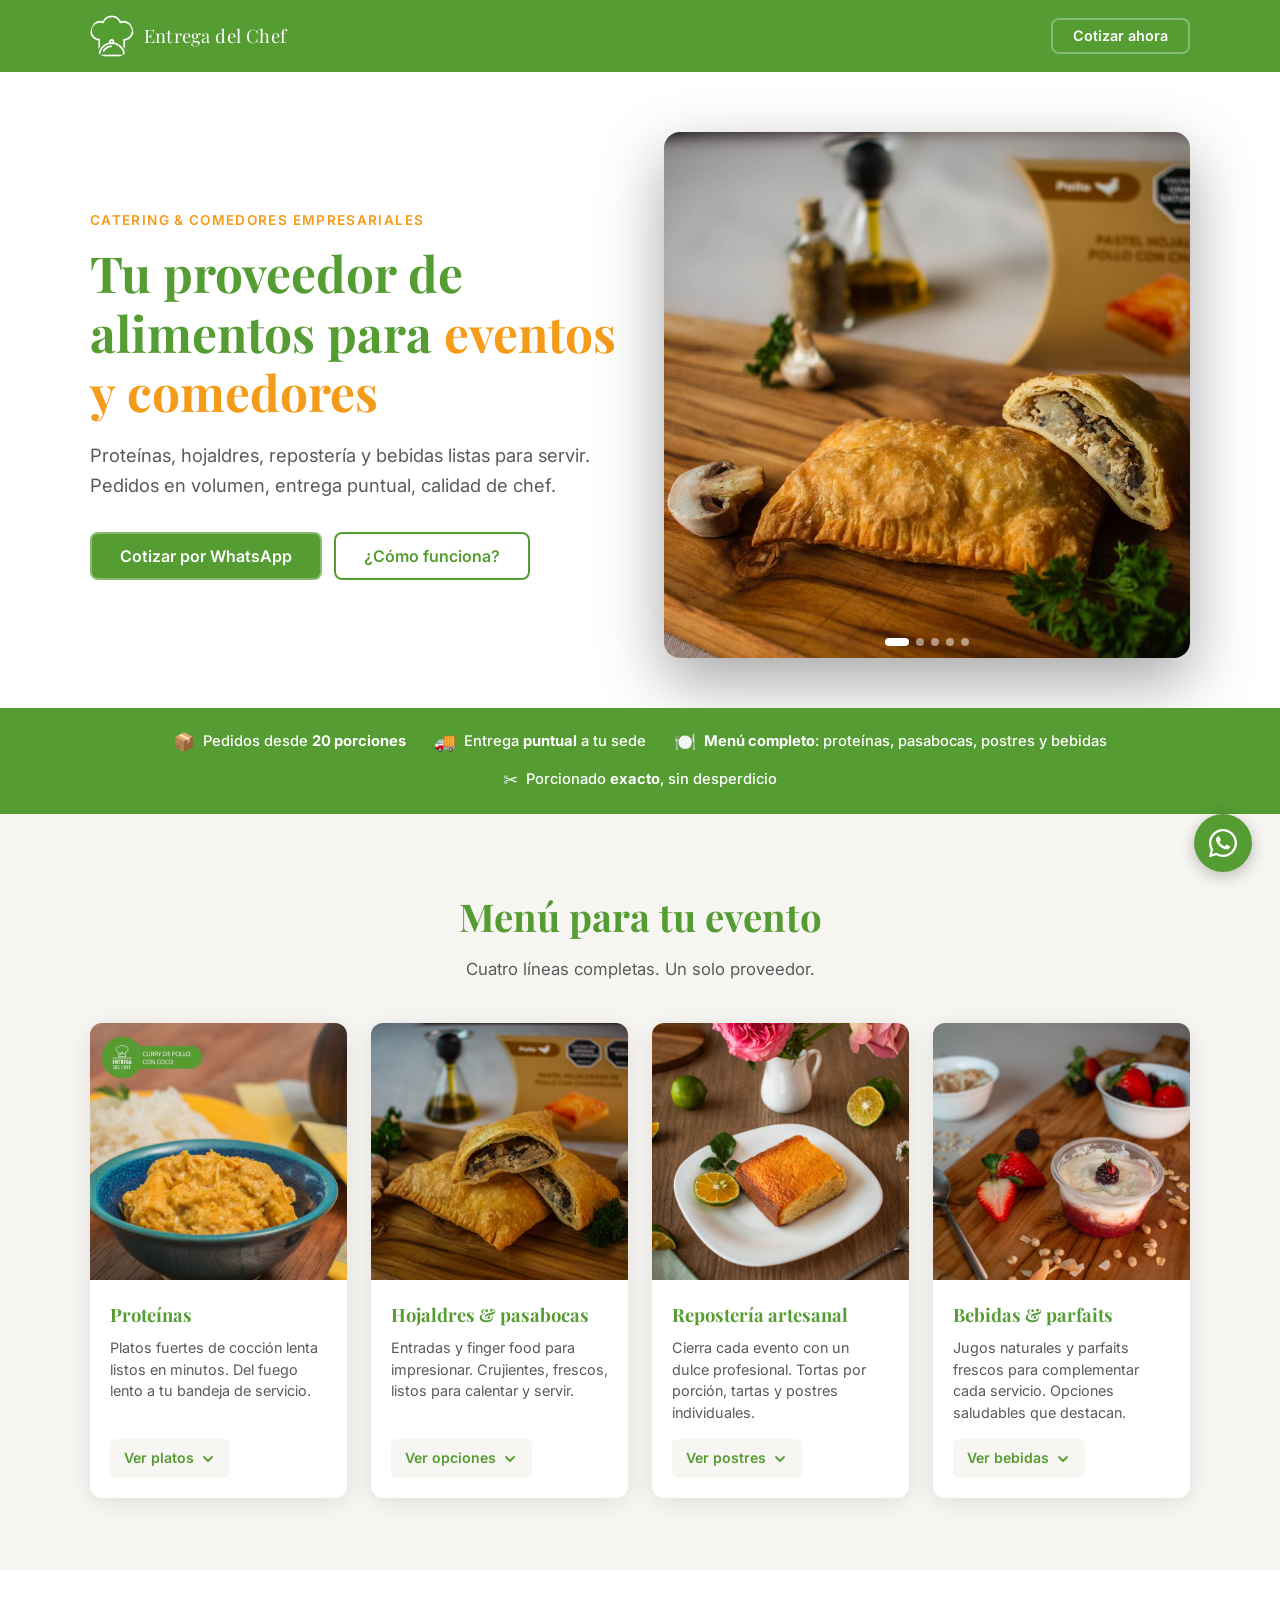
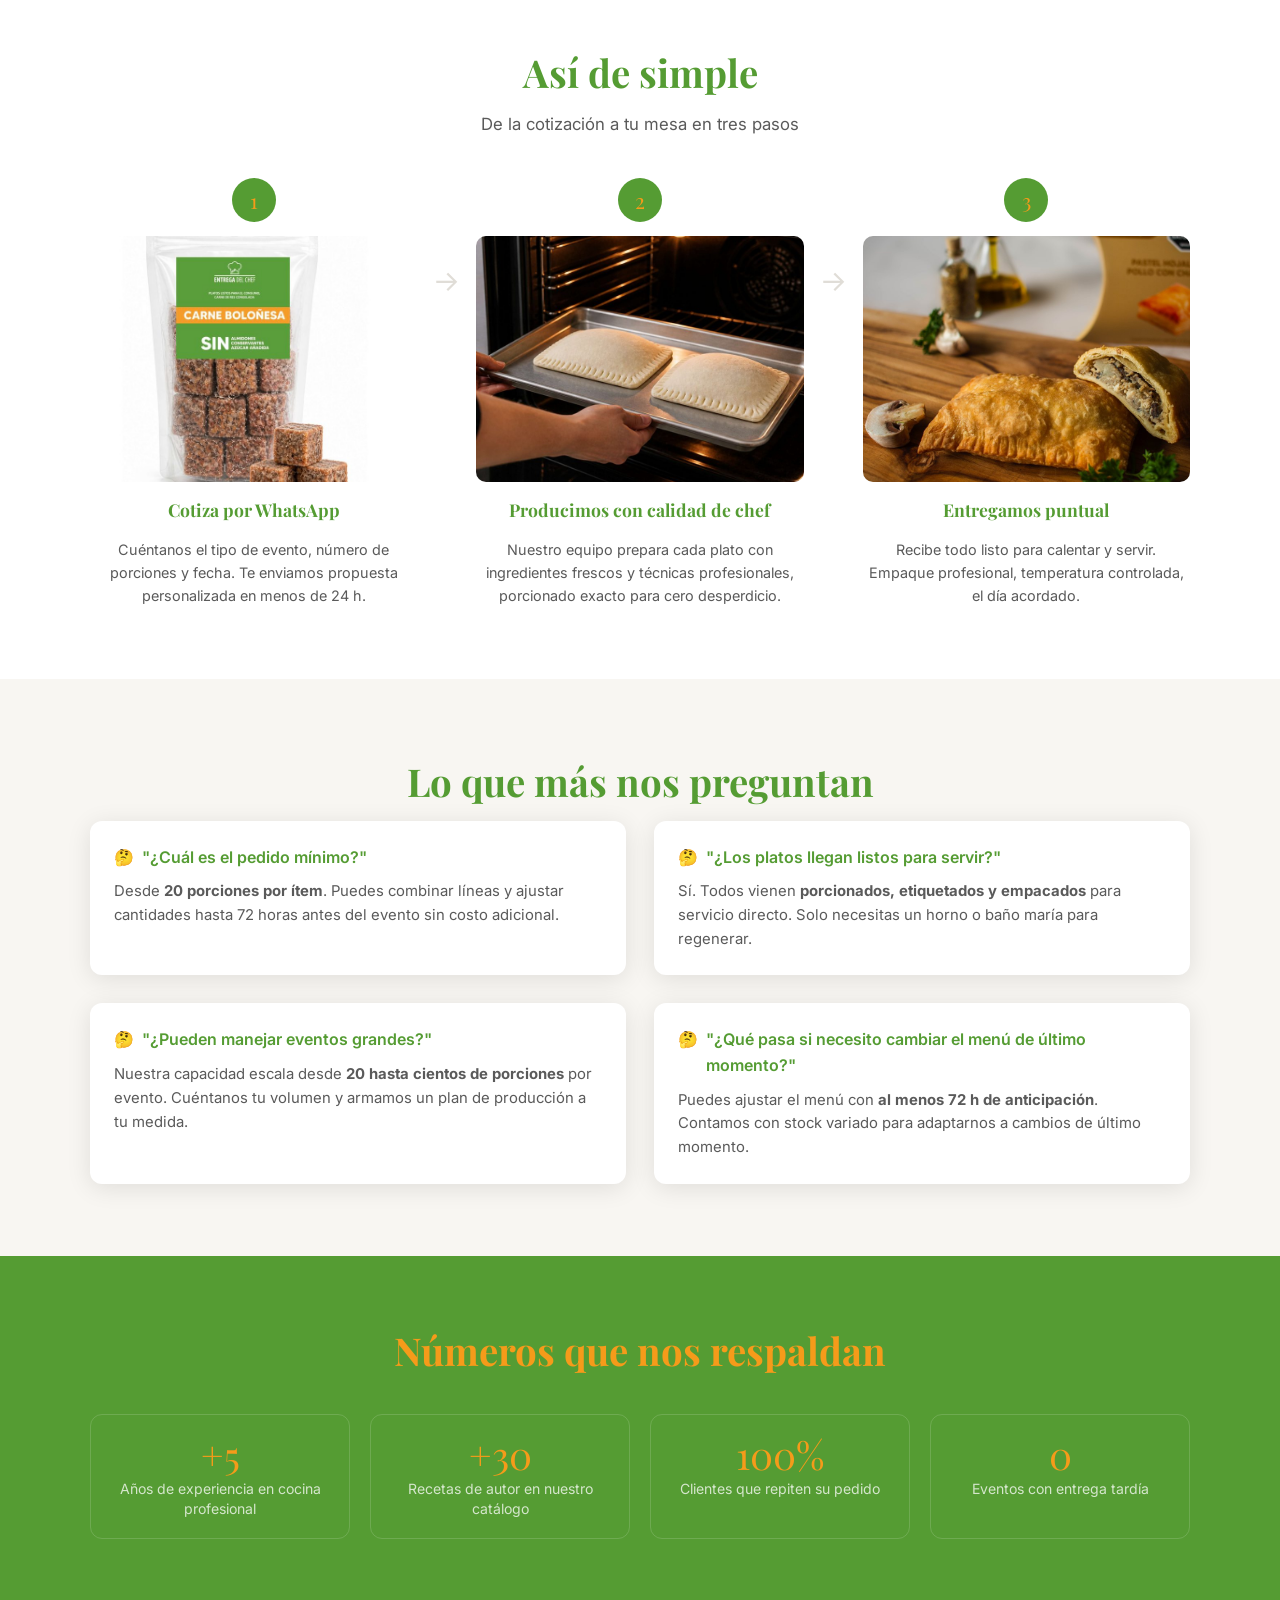
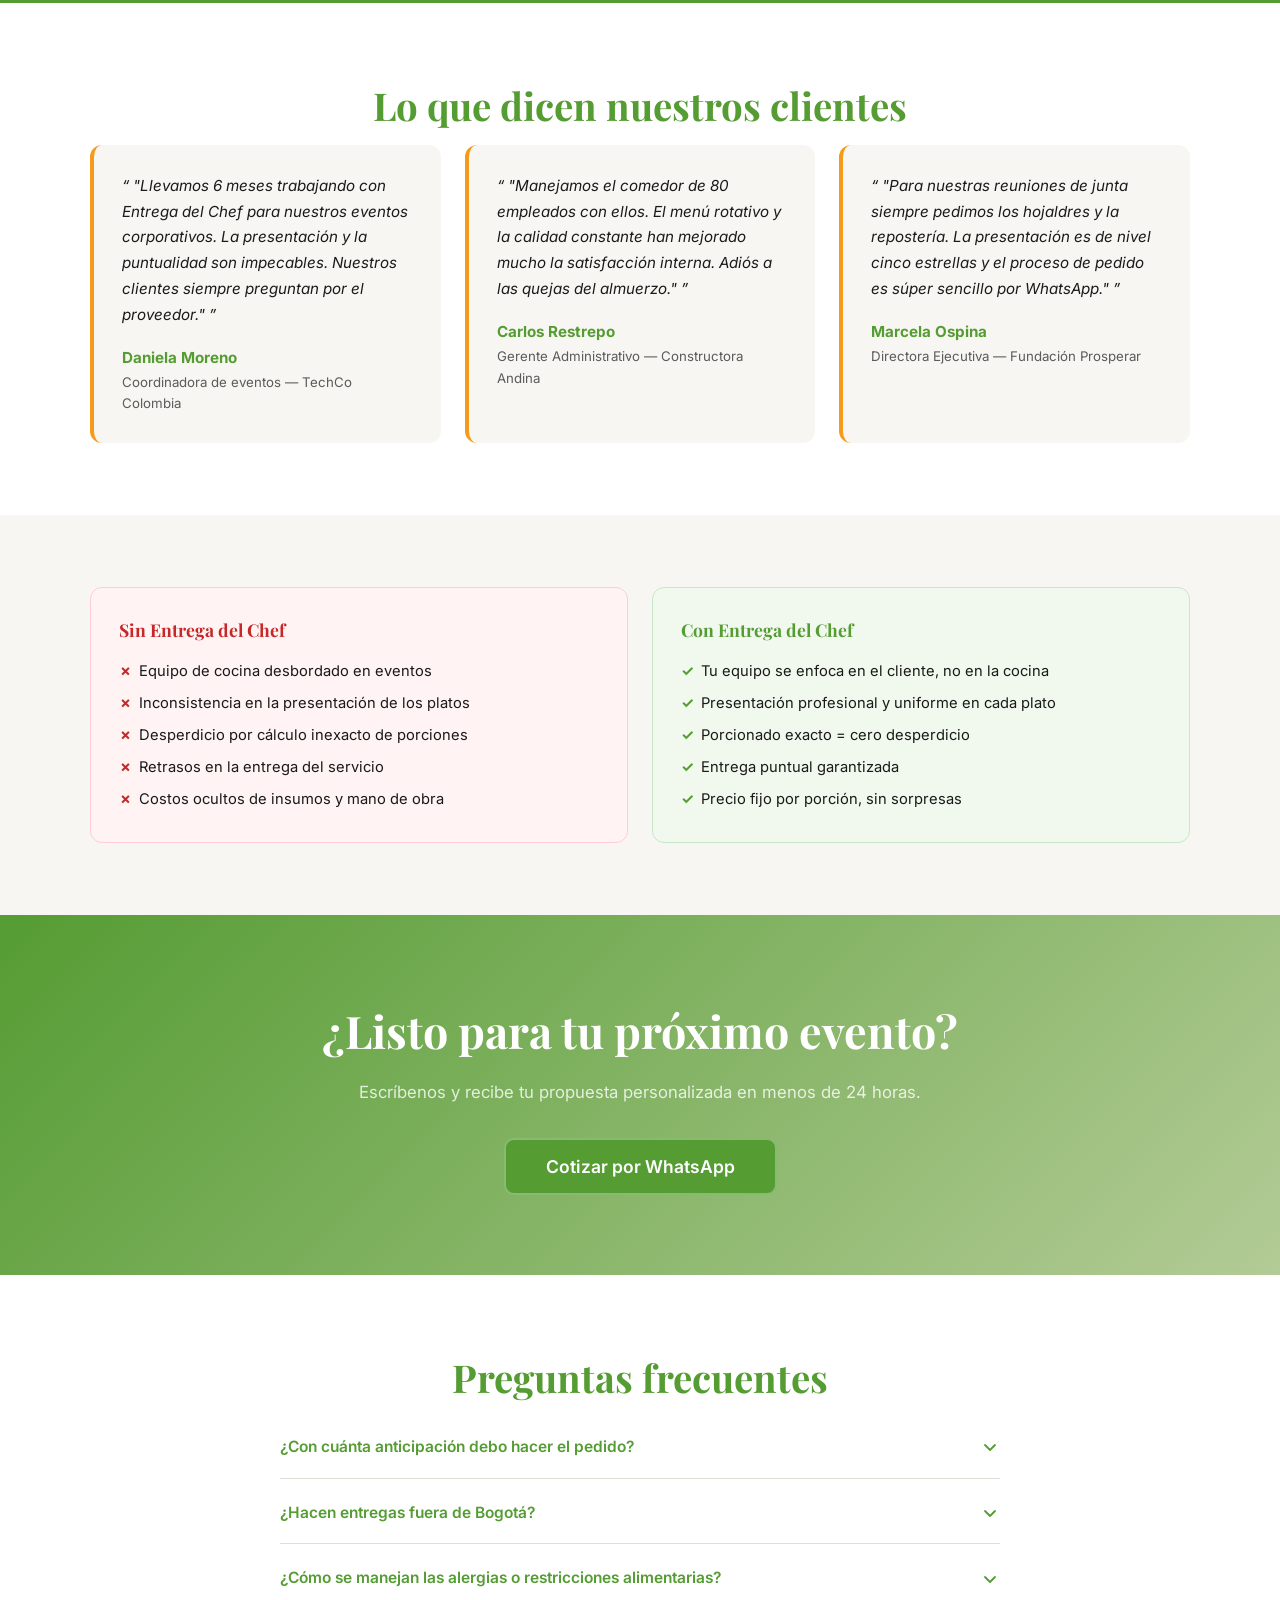
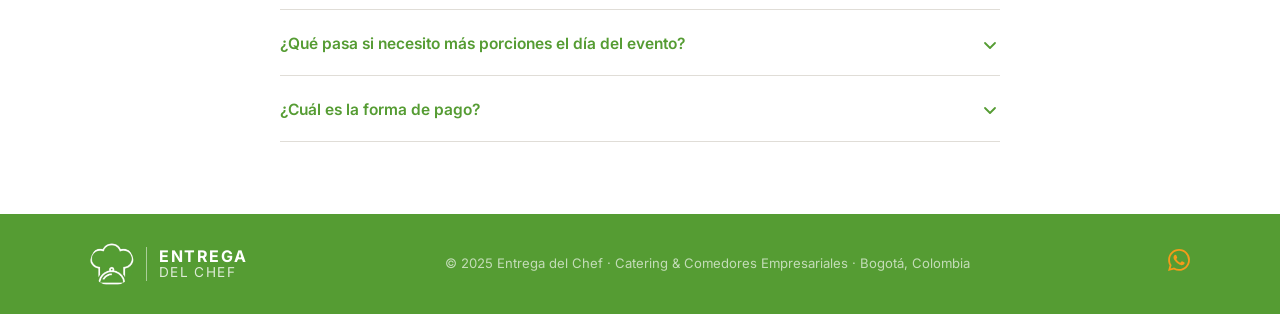
==== landing-catering/index.html @ 12509301 "LP02: Actualiza sección Bebidas y corrige nombre Proteínas - 'Proteínas congeladas' → 'Proteínas' - " ====
<!DOCTYPE html>
<html lang="es">
<head>
  <meta charset="UTF-8" />
  <meta name="viewport" content="width=device-width, initial-scale=1.0" />
  <title>Entrega del Chef — Catering &amp; Comedores Empresariales</title>
  <meta name="description" content="Proveedor de alimentos para catering y comedores empresariales. Proteínas, hojaldres, repostería y bebidas listas para servir. Pedidos en volumen, entrega puntual." />
  <link rel="preconnect" href="https://fonts.googleapis.com" />
  <link rel="preconnect" href="https://fonts.gstatic.com" crossorigin />
  <link href="https://fonts.googleapis.com/css2?family=Playfair+Display:wght@700&family=Inter:wght@400;500;600&display=swap" rel="stylesheet" />
  <link rel="stylesheet" href="assets/css/styles.css?v=3" />
</head>
<body>

<!-- ═══ HEADER ═══════════════════════════════════════════════════════════ -->
<header class="site-header" id="site-header">
  <div class="container header-inner">
    <a href="#" class="logo" aria-label="Entrega del Chef">
      <img src="images/IMG_3111.jpeg" alt="" width="44" height="44" aria-hidden="true" class="footer-brand-img">
      <span class="logo-text">Entrega del Chef</span>
    </a>
    <a href="https://wa.me/573196583037?text=Hola%2C%20tenemos%20un%20servicio%20de%20catering%2Fcomedor%20empresarial%20y%20quiero%20cotizar%20pedidos%20en%20volumen."
       class="btn btn-primary header-cta" data-cta="header-cta" target="_blank" rel="noopener">
      Cotizar ahora
    </a>
  </div>
</header>

<!-- ═══ HERO ══════════════════════════════════════════════════════════════ -->
<section class="hero" aria-label="Sección principal">
  <div class="hero-layout container">

    <!-- Copy -->
    <div class="hero-copy">
      <p class="hero-eyebrow">Catering &amp; Comedores Empresariales</p>
      <h1 class="hero-headline">
        Tu proveedor de alimentos para <span class="highlight">eventos y comedores</span>
      </h1>
      <p class="hero-sub">
        Proteínas, hojaldres, repostería y bebidas listas para servir.<br>
        Pedidos en volumen, entrega puntual, calidad de chef.
      </p>
      <div class="hero-actions">
        <a href="https://wa.me/573196583037?text=Hola%2C%20tenemos%20un%20servicio%20de%20catering%2Fcomedor%20empresarial%20y%20quiero%20cotizar%20pedidos%20en%20volumen."
           class="btn btn-primary btn-lg" data-cta="hero-primary" target="_blank" rel="noopener">
          Cotizar por WhatsApp
        </a>
        <a href="#como-funciona" class="btn btn-ghost btn-lg">¿Cómo funciona?</a>
      </div>
    </div>

    <!-- Carousel -->
    <div class="hero-visual">
      <div class="hero-carousel" role="region" aria-label="Galería de platos">
        <img src="images/galeria-01.jpg" alt="Hojaldre artesanal" class="carousel-slide active"
             loading="eager" fetchpriority="high" width="900" height="900" />
        <img src="images/galeria-02.jpg" alt="Parfait de frutas" class="carousel-slide"
             loading="lazy" width="900" height="900" />
        <img src="images/galeria-03.jpg" alt="Sobrebarriga con hogao" class="carousel-slide"
             loading="lazy" width="900" height="900" />
        <img src="images/galeria-04.jpg" alt="Torta de chocolate" class="carousel-slide"
             loading="lazy" width="900" height="900" />
        <img src="images/galeria-05.jpg" alt="Hojaldres surtidos" class="carousel-slide"
             loading="lazy" width="900" height="900" />
        <div class="carousel-dots" role="tablist" aria-label="Navegación del carrusel">
          <span class="carousel-dot active" role="tab" aria-label="Slide 1" tabindex="0"></span>
          <span class="carousel-dot" role="tab" aria-label="Slide 2" tabindex="0"></span>
          <span class="carousel-dot" role="tab" aria-label="Slide 3" tabindex="0"></span>
          <span class="carousel-dot" role="tab" aria-label="Slide 4" tabindex="0"></span>
          <span class="carousel-dot" role="tab" aria-label="Slide 5" tabindex="0"></span>
        </div>
      </div>
    </div>

  </div>
</section>

<!-- ═══ BENEFITS STRIP ═══════════════════════════════════════════════════ -->
<section class="benefits-strip" aria-label="Beneficios clave">
  <div class="container">
    <ul class="benefits-list" role="list">
      <li class="benefit-item">
        <span class="benefit-icon" aria-hidden="true">📦</span>
        <span>Pedidos desde <strong>20 porciones</strong></span>
      </li>
      <li class="benefit-item">
        <span class="benefit-icon" aria-hidden="true">🚚</span>
        <span>Entrega <strong>puntual</strong> a tu sede</span>
      </li>
      <li class="benefit-item">
        <span class="benefit-icon" aria-hidden="true">🍽️</span>
        <span><strong>Menú completo</strong>: proteínas, pasabocas, postres y bebidas</span>
      </li>
      <li class="benefit-item">
        <span class="benefit-icon" aria-hidden="true">✂️</span>
        <span>Porcionado <strong>exacto</strong>, sin desperdicio</span>
      </li>
    </ul>
  </div>
</section>

<!-- ═══ PRODUCTS ══════════════════════════════════════════════════════════ -->
<section class="products" id="productos" aria-label="Líneas de producto">
  <div class="container">
    <h2 class="section-title">Menú para tu evento</h2>
    <p class="section-sub">Cuatro líneas completas. Un solo proveedor.</p>

    <div class="products-grid">

      <!-- Card 1: Proteínas -->
      <article class="product-card">
        <div class="product-img-wrap">
          <img src="images/producto-proteinas.jpg" alt="Proteínas de cocción lenta"
               class="product-img" loading="lazy" width="700" height="700" />
        </div>
        <div class="product-info">
          <h3 class="product-name">Proteínas</h3>
          <p class="product-desc">
            Platos fuertes de cocción lenta listos en minutos. Del fuego lento a tu bandeja de servicio.
          </p>
          <button class="expand-btn" aria-controls="dishes-proteinas" aria-expanded="false">
            Ver platos
            <svg width="16" height="16" viewBox="0 0 16 16" fill="none" aria-hidden="true">
              <path d="M4 6l4 4 4-4" stroke="currentColor" stroke-width="1.8" stroke-linecap="round" stroke-linejoin="round"/>
            </svg>
          </button>
        </div>
        <div class="expand-panel" id="dishes-proteinas" hidden>
          <div class="dishes-grid">
            <div class="dish-item">
              <div class="dish-thumb"><img src="images/galeria-03.jpg" alt="Sobrebarriga con hogao" loading="lazy" /></div>
              <p class="dish-name">Sobrebarriga con hogao</p>
            </div>
            <div class="dish-item">
              <div class="dish-thumb"><img src="images/modal-ropavieja.jpg" alt="Ropa vieja" loading="lazy" /></div>
              <p class="dish-name">Ropa vieja</p>
            </div>
            <div class="dish-item">
              <div class="dish-thumb"><img src="images/producto-proteinas.jpg" alt="Curry de pollo con coco" loading="lazy" /></div>
              <p class="dish-name">Curry de pollo con coco</p>
            </div>
          </div>
        </div>
      </article>

      <!-- Card 2: Hojaldres -->
      <article class="product-card">
        <div class="product-img-wrap">
          <img src="images/producto-hojaldres.jpg" alt="Hojaldres artesanales"
               class="product-img" loading="lazy" width="700" height="700" />
        </div>
        <div class="product-info">
          <h3 class="product-name">Hojaldres &amp; pasabocas</h3>
          <p class="product-desc">
            Entradas y finger food para impresionar. Crujientes, frescos, listos para calentar y servir.
          </p>
          <button class="expand-btn" aria-controls="dishes-hojaldres" aria-expanded="false">
            Ver opciones
            <svg width="16" height="16" viewBox="0 0 16 16" fill="none" aria-hidden="true">
              <path d="M4 6l4 4 4-4" stroke="currentColor" stroke-width="1.8" stroke-linecap="round" stroke-linejoin="round"/>
            </svg>
          </button>
        </div>
        <div class="expand-panel" id="dishes-hojaldres" hidden>
          <div class="dishes-grid">
            <div class="dish-item">
              <div class="dish-thumb"><img src="images/galeria-01.jpg" alt="Hojaldre de pollo con champiñones" loading="lazy" /></div>
              <p class="dish-name">Hojaldre de pollo y champiñones</p>
            </div>
            <div class="dish-item">
              <div class="dish-thumb"><img src="images/galeria-05.jpg" alt="Hojaldres surtidos" loading="lazy" /></div>
              <p class="dish-name">Hojaldres surtidos</p>
            </div>
            <div class="dish-item">
              <div class="dish-thumb"><img src="images/producto-hojaldres.jpg" alt="Hojaldre especial" loading="lazy" /></div>
              <p class="dish-name">Hojaldre especial del chef</p>
            </div>
          </div>
        </div>
      </article>

      <!-- Card 3: Repostería -->
      <article class="product-card">
        <div class="product-img-wrap">
          <img src="images/producto-reposteria.jpg" alt="Repostería artesanal"
               class="product-img" loading="lazy" width="700" height="700" />
        </div>
        <div class="product-info">
          <h3 class="product-name">Repostería artesanal</h3>
          <p class="product-desc">
            Cierra cada evento con un dulce profesional. Tortas por porción, tartas y postres individuales.
          </p>
          <button class="expand-btn" aria-controls="dishes-reposteria" aria-expanded="false">
            Ver postres
            <svg width="16" height="16" viewBox="0 0 16 16" fill="none" aria-hidden="true">
              <path d="M4 6l4 4 4-4" stroke="currentColor" stroke-width="1.8" stroke-linecap="round" stroke-linejoin="round"/>
            </svg>
          </button>
        </div>
        <div class="expand-panel" id="dishes-reposteria" hidden>
          <div class="dishes-grid">
            <div class="dish-item">
              <div class="dish-thumb"><img src="images/galeria-04.jpg" alt="Torta de chocolate con ganache" loading="lazy" /></div>
              <p class="dish-name">Torta de chocolate con ganache</p>
            </div>
            <div class="dish-item">
              <div class="dish-thumb"><img src="images/producto-reposteria.jpg" alt="Blondie de chocolate blanco con limón" loading="lazy" /></div>
              <p class="dish-name">Blondie de chocolate blanco con limón</p>
            </div>
            <div class="dish-item">
              <div class="dish-thumb"><img src="images/modal-zanahoria.jpg" alt="Carrot cake" loading="lazy" /></div>
              <p class="dish-name">Carrot cake</p>
            </div>
          </div>
        </div>
      </article>

      <!-- Card 4: Bebidas & Parfaits -->
      <article class="product-card">
        <div class="product-img-wrap">
          <img src="images/producto-bebidas.jpg" alt="Parfaits y bebidas naturales"
               class="product-img" loading="lazy" width="700" height="700" />
        </div>
        <div class="product-info">
          <h3 class="product-name">Bebidas &amp; parfaits</h3>
          <p class="product-desc">
            Jugos naturales y parfaits frescos para complementar cada servicio. Opciones saludables que destacan.
          </p>
          <button class="expand-btn" aria-controls="dishes-bebidas" aria-expanded="false">
            Ver bebidas
            <svg width="16" height="16" viewBox="0 0 16 16" fill="none" aria-hidden="true">
              <path d="M4 6l4 4 4-4" stroke="currentColor" stroke-width="1.8" stroke-linecap="round" stroke-linejoin="round"/>
            </svg>
          </button>
        </div>
        <div class="expand-panel" id="dishes-bebidas" hidden>
          <div class="dishes-grid">
            <div class="dish-item">
              <div class="dish-thumb"><img src="images/galeria-02.jpg" alt="Parfait con frutas" loading="lazy" /></div>
              <p class="dish-name">Parfait con frutas frescas</p>
            </div>
            <div class="dish-item">
              <div class="dish-thumb"><img src="images/jugo-lulo-lata.jpg" alt="Jugo Natural de Lulo" loading="lazy" /></div>
              <p class="dish-name">Jugos naturales en lata</p>
            </div>
            <div class="dish-item">
              <div class="dish-thumb"><img src="images/confitura-frutos-rojos.jpg" alt="Confitura de frutos rojos" loading="lazy" /></div>
              <p class="dish-name">Confituras artesanales</p>
            </div>
          </div>
        </div>
      </article>

    </div>
  </div>
</section>

<!-- ═══ HOW IT WORKS ══════════════════════════════════════════════════════ -->
<section class="how-it-works" id="como-funciona" aria-label="Cómo funciona">
  <div class="container">
    <h2 class="section-title">Así de simple</h2>
    <p class="section-sub">De la cotización a tu mesa en tres pasos</p>

    <div class="steps-row">

      <div class="step">
        <div class="step-number" aria-hidden="true">1</div>
        <div class="step-img-wrap">
          <img src="images/proceso-empaque.jpg" alt="Cotiza por WhatsApp"
               loading="lazy" width="400" height="300" />
        </div>
        <h3 class="step-title">Cotiza por WhatsApp</h3>
        <p class="step-desc">
          Cuéntanos el tipo de evento, número de porciones y fecha. Te enviamos propuesta personalizada en menos de 24 h.
        </p>
      </div>

      <div class="step-arrow" aria-hidden="true">→</div>

      <div class="step">
        <div class="step-number" aria-hidden="true">2</div>
        <div class="step-img-wrap">
          <img src="images/proceso-horno.jpg" alt="Producción con calidad de chef"
               loading="lazy" width="400" height="300" />
        </div>
        <h3 class="step-title">Producimos con calidad de chef</h3>
        <p class="step-desc">
          Nuestro equipo prepara cada plato con ingredientes frescos y técnicas profesionales, porcionado exacto para cero desperdicio.
        </p>
      </div>

      <div class="step-arrow" aria-hidden="true">→</div>

      <div class="step">
        <div class="step-number" aria-hidden="true">3</div>
        <div class="step-img-wrap">
          <img src="images/galeria-01.jpg" alt="Entrega puntual"
               loading="lazy" width="900" height="900" />
        </div>
        <h3 class="step-title">Entregamos puntual</h3>
        <p class="step-desc">
          Recibe todo listo para calentar y servir. Empaque profesional, temperatura controlada, el día acordado.
        </p>
      </div>

    </div>
  </div>
</section>

<!-- ═══ OBJECTIONS ════════════════════════════════════════════════════════ -->
<section class="objections" aria-label="Preguntas frecuentes">
  <div class="container">
    <h2 class="section-title">Lo que más nos preguntan</h2>

    <div class="objections-grid">

      <div class="objection-pair">
        <p class="objection-q">
          <span aria-hidden="true">🤔</span> "¿Cuál es el pedido mínimo?"
        </p>
        <p class="objection-a">
          Desde <strong>20 porciones por ítem</strong>. Puedes combinar líneas y ajustar cantidades hasta 72 horas antes del evento sin costo adicional.
        </p>
      </div>

      <div class="objection-pair">
        <p class="objection-q">
          <span aria-hidden="true">🤔</span> "¿Los platos llegan listos para servir?"
        </p>
        <p class="objection-a">
          Sí. Todos vienen <strong>porcionados, etiquetados y empacados</strong> para servicio directo. Solo necesitas un horno o baño maría para regenerar.
        </p>
      </div>

      <div class="objection-pair">
        <p class="objection-q">
          <span aria-hidden="true">🤔</span> "¿Pueden manejar eventos grandes?"
        </p>
        <p class="objection-a">
          Nuestra capacidad escala desde <strong>20 hasta cientos de porciones</strong> por evento. Cuéntanos tu volumen y armamos un plan de producción a tu medida.
        </p>
      </div>

      <div class="objection-pair">
        <p class="objection-q">
          <span aria-hidden="true">🤔</span> "¿Qué pasa si necesito cambiar el menú de último momento?"
        </p>
        <p class="objection-a">
          Puedes ajustar el menú con <strong>al menos 72 h de anticipación</strong>. Contamos con stock variado para adaptarnos a cambios de último momento.
        </p>
      </div>

    </div>
  </div>
</section>

<!-- ═══ CREDIBILITY ═══════════════════════════════════════════════════════ -->
<section class="credibility" aria-label="Por qué confiar en nosotros">
  <div class="container">
    <h2 class="section-title">Números que nos respaldan</h2>
    <div class="cred-row">
      <div class="cred-item">
        <p class="cred-number">+5</p>
        <p class="cred-label">Años de experiencia en cocina profesional</p>
      </div>
      <div class="cred-item">
        <p class="cred-number">+30</p>
        <p class="cred-label">Recetas de autor en nuestro catálogo</p>
      </div>
      <div class="cred-item">
        <p class="cred-number">100%</p>
        <p class="cred-label">Clientes que repiten su pedido</p>
      </div>
      <div class="cred-item">
        <p class="cred-number">0</p>
        <p class="cred-label">Eventos con entrega tardía</p>
      </div>
    </div>
  </div>
</section>

<!-- ═══ TESTIMONIALS ══════════════════════════════════════════════════════ -->
<section class="testimonials" aria-label="Testimonios de clientes">
  <div class="container">
    <h2 class="section-title">Lo que dicen nuestros clientes</h2>

    <div class="testimonials-grid">

      <!-- TODO: reemplazar con testimonios reales -->
      <blockquote class="testimonial-card">
        <p class="testimonial-text">
          "Llevamos 6 meses trabajando con Entrega del Chef para nuestros eventos corporativos. La presentación y la puntualidad son impecables. Nuestros clientes siempre preguntan por el proveedor."
        </p>
        <footer class="testimonial-author">
          <strong>Daniela Moreno</strong>
          <span>Coordinadora de eventos — TechCo Colombia</span>
        </footer>
      </blockquote>

      <blockquote class="testimonial-card">
        <p class="testimonial-text">
          "Manejamos el comedor de 80 empleados con ellos. El menú rotativo y la calidad constante han mejorado mucho la satisfacción interna. Adiós a las quejas del almuerzo."
        </p>
        <footer class="testimonial-author">
          <strong>Carlos Restrepo</strong>
          <span>Gerente Administrativo — Constructora Andina</span>
        </footer>
      </blockquote>

      <blockquote class="testimonial-card">
        <p class="testimonial-text">
          "Para nuestras reuniones de junta siempre pedimos los hojaldres y la repostería. La presentación es de nivel cinco estrellas y el proceso de pedido es súper sencillo por WhatsApp."
        </p>
        <footer class="testimonial-author">
          <strong>Marcela Ospina</strong>
          <span>Directora Ejecutiva — Fundación Prosperar</span>
        </footer>
      </blockquote>

    </div>
  </div>
</section>

<!-- ═══ ROI / VALUE PROP ══════════════════════════════════════════════════ -->
<section class="roi" aria-label="Propuesta de valor">
  <div class="container">
    <div class="roi-grid">
      <div class="roi-col roi-col--before">
        <h3 class="roi-heading">Sin Entrega del Chef</h3>
        <ul class="roi-list">
          <li>Equipo de cocina desbordado en eventos</li>
          <li>Inconsistencia en la presentación de los platos</li>
          <li>Desperdicio por cálculo inexacto de porciones</li>
          <li>Retrasos en la entrega del servicio</li>
          <li>Costos ocultos de insumos y mano de obra</li>
        </ul>
      </div>
      <div class="roi-col roi-col--after">
        <h3 class="roi-heading">Con Entrega del Chef</h3>
        <ul class="roi-list">
          <li>Tu equipo se enfoca en el cliente, no en la cocina</li>
          <li>Presentación profesional y uniforme en cada plato</li>
          <li>Porcionado exacto = cero desperdicio</li>
          <li>Entrega puntual garantizada</li>
          <li>Precio fijo por porción, sin sorpresas</li>
        </ul>
      </div>
    </div>
  </div>
</section>

<!-- ═══ FINAL CTA ══════════════════════════════════════════════════════════ -->
<section class="final-cta" id="cotizar" aria-label="Cotiza ahora">
  <div class="container final-cta-inner">
    <h2 class="final-cta-title">¿Listo para tu próximo evento?</h2>
    <p class="final-cta-sub">
      Escríbenos y recibe tu propuesta personalizada en menos de 24 horas.
    </p>
    <a href="https://wa.me/573196583037?text=Hola%2C%20tenemos%20un%20servicio%20de%20catering%2Fcomedor%20empresarial%20y%20quiero%20cotizar%20pedidos%20en%20volumen."
       class="btn btn-primary btn-xl" data-cta="final-cta" target="_blank" rel="noopener">
      Cotizar por WhatsApp
    </a>
  </div>
</section>

<!-- ═══ FAQ ═══════════════════════════════════════════════════════════════ -->
<section class="faq" aria-label="Preguntas frecuentes detalladas">
  <div class="container">
    <h2 class="section-title">Preguntas frecuentes</h2>

    <div class="faq-list">

      <div class="faq-item">
        <button class="faq-question" aria-expanded="false" aria-controls="faq1">
          ¿Con cuánta anticipación debo hacer el pedido?
          <svg width="20" height="20" viewBox="0 0 20 20" fill="none" aria-hidden="true">
            <path d="M5 8l5 5 5-5" stroke="currentColor" stroke-width="1.8" stroke-linecap="round" stroke-linejoin="round"/>
          </svg>
        </button>
        <div class="faq-answer" id="faq1" hidden>
          <p>Recomendamos al menos <strong>72 horas de anticipación</strong> para pedidos regulares. Para eventos de más de 100 porciones, lo ideal es planear con una semana de antelación para garantizar disponibilidad y calidad óptima.</p>
        </div>
      </div>

      <div class="faq-item">
        <button class="faq-question" aria-expanded="false" aria-controls="faq2">
          ¿Hacen entregas fuera de Bogotá?
          <svg width="20" height="20" viewBox="0 0 20 20" fill="none" aria-hidden="true">
            <path d="M5 8l5 5 5-5" stroke="currentColor" stroke-width="1.8" stroke-linecap="round" stroke-linejoin="round"/>
          </svg>
        </button>
        <div class="faq-answer" id="faq2" hidden>
          <p>Actualmente operamos en <strong>Bogotá y área metropolitana</strong>. Si tu evento es en otra ciudad, escríbenos y evaluamos la logística juntos.</p>
        </div>
      </div>

      <div class="faq-item">
        <button class="faq-question" aria-expanded="false" aria-controls="faq3">
          ¿Cómo se manejan las alergias o restricciones alimentarias?
          <svg width="20" height="20" viewBox="0 0 20 20" fill="none" aria-hidden="true">
            <path d="M5 8l5 5 5-5" stroke="currentColor" stroke-width="1.8" stroke-linecap="round" stroke-linejoin="round"/>
          </svg>
        </button>
        <div class="faq-answer" id="faq3" hidden>
          <p>Ofrecemos opciones <strong>sin gluten, vegetarianas y bajas en sodio</strong>. Infórmanos al momento de cotizar y adaptamos el menú. Todos nuestros productos tienen ficha técnica con ingredientes y alérgenos.</p>
        </div>
      </div>

      <div class="faq-item">
        <button class="faq-question" aria-expanded="false" aria-controls="faq4">
          ¿Qué pasa si necesito más porciones el día del evento?
          <svg width="20" height="20" viewBox="0 0 20 20" fill="none" aria-hidden="true">
            <path d="M5 8l5 5 5-5" stroke="currentColor" stroke-width="1.8" stroke-linecap="round" stroke-linejoin="round"/>
          </svg>
        </button>
        <div class="faq-answer" id="faq4" hidden>
          <p>Siempre producimos un <strong>5-10% adicional</strong> como margen de seguridad. Si el incremento es mayor, notifícanos con la mayor anticipación posible y hacemos lo posible por cubrirlo.</p>
        </div>
      </div>

      <div class="faq-item">
        <button class="faq-question" aria-expanded="false" aria-controls="faq5">
          ¿Cuál es la forma de pago?
          <svg width="20" height="20" viewBox="0 0 20 20" fill="none" aria-hidden="true">
            <path d="M5 8l5 5 5-5" stroke="currentColor" stroke-width="1.8" stroke-linecap="round" stroke-linejoin="round"/>
          </svg>
        </button>
        <div class="faq-answer" id="faq5" hidden>
          <p>Aceptamos <strong>transferencia bancaria, Nequi y efectivo</strong>. Para pedidos nuevos solicitamos un anticipo del 50%. Clientes frecuentes tienen condiciones de crédito especiales.</p>
        </div>
      </div>

    </div>
  </div>
</section>

<!-- ═══ FOOTER ════════════════════════════════════════════════════════════ -->
<footer class="site-footer" role="contentinfo">
  <div class="container footer-inner">
    <a href="#" class="footer-brand-logo" aria-label="Entrega del Chef">
      <img src="images/IMG_3111.jpeg" alt="" width="44" height="44" aria-hidden="true" class="footer-brand-img">
      <div class="footer-brand-sep" aria-hidden="true"></div>
      <div class="footer-brand-name">
        <span class="footer-brand-top">ENTREGA</span>
        <span class="footer-brand-bottom">DEL CHEF</span>
      </div>
    </a>
    <p class="footer-copy">© 2025 Entrega del Chef · Catering &amp; Comedores Empresariales · Bogotá, Colombia</p>
    <a href="https://wa.me/573196583037?text=Hola%2C%20tenemos%20un%20servicio%20de%20catering%2Fcomedor%20empresarial%20y%20quiero%20cotizar%20pedidos%20en%20volumen."
       class="footer-whatsapp" aria-label="Contactar por WhatsApp" target="_blank" rel="noopener">
      <svg width="22" height="22" viewBox="0 0 24 24" fill="currentColor" aria-hidden="true">
        <path d="M17.472 14.382c-.297-.149-1.758-.867-2.03-.967-.273-.099-.471-.148-.67.15-.197.297-.767.966-.94 1.164-.173.199-.347.223-.644.075-.297-.15-1.255-.463-2.39-1.475-.883-.788-1.48-1.761-1.653-2.059-.173-.297-.018-.458.13-.606.134-.133.298-.347.446-.52.149-.174.198-.298.298-.497.099-.198.05-.371-.025-.52-.075-.149-.669-1.612-.916-2.207-.242-.579-.487-.5-.669-.51-.173-.008-.371-.01-.57-.01-.198 0-.52.074-.792.372-.272.297-1.04 1.016-1.04 2.479 0 1.462 1.065 2.875 1.213 3.074.149.198 2.096 3.2 5.077 4.487.709.306 1.262.489 1.694.625.712.227 1.36.195 1.871.118.571-.085 1.758-.719 2.006-1.413.248-.694.248-1.289.173-1.413-.074-.124-.272-.198-.57-.347m-5.421 7.403h-.004a9.87 9.87 0 01-5.031-1.378l-.361-.214-3.741.982.998-3.648-.235-.374a9.86 9.86 0 01-1.51-5.26c.001-5.45 4.436-9.884 9.888-9.884 2.64 0 5.122 1.03 6.988 2.898a9.825 9.825 0 012.893 6.994c-.003 5.45-4.437 9.884-9.885 9.884m8.413-18.297A11.815 11.815 0 0012.05 0C5.495 0 .16 5.335.157 11.892c0 2.096.547 4.142 1.588 5.945L.057 24l6.305-1.654a11.882 11.882 0 005.683 1.448h.005c6.554 0 11.89-5.335 11.893-11.893a11.821 11.821 0 00-3.48-8.413z"/>
      </svg>
    </a>
  </div>
</footer>

<!-- Mobile CTA bar -->
<div class="mobile-cta-bar" id="mobileCta" role="complementary" aria-label="Cotiza ahora">
  <a href="https://wa.me/573196583037?text=Hola%2C%20tenemos%20un%20servicio%20de%20catering%2Fcomedor%20empresarial%20y%20quiero%20cotizar%20pedidos%20en%20volumen."
     class="btn btn-primary btn-block" data-cta="mobile-bar" target="_blank" rel="noopener">
    Cotizar por WhatsApp
  </a>
</div>

<!-- ─── Dishes Modal ────────────────────────────────────────────── -->
<div class="dishes-modal" id="dishesModal" aria-modal="true" role="dialog"
     aria-labelledby="dishesModalTitle" hidden>
  <div class="dishes-modal-backdrop" id="dishesBackdrop"></div>
  <div class="dishes-modal-box">
    <button class="dishes-modal-close" id="dishesClose" aria-label="Cerrar">
      <svg width="20" height="20" viewBox="0 0 20 20" fill="none" aria-hidden="true">
        <path d="M5 5l10 10M15 5L5 15" stroke="currentColor" stroke-width="2" stroke-linecap="round"/>
      </svg>
    </button>
    <h3 class="dishes-modal-title" id="dishesModalTitle"></h3>
    <div class="dishes-modal-grid" id="dishesModalGrid"></div>
  </div>
</div>

<script src="assets/js/main.js"></script>

<!-- FAB WhatsApp -->
<a href="https://wa.me/573196583037?text=Hola%2C%20quiero%20cotizar%20un%20servicio%20de%20catering%20con%20Entrega%20del%20Chef."
   class="fab-whatsapp"
   target="_blank"
   rel="noopener"
   aria-label="Chatear por WhatsApp"
   data-cta="fab">
  <svg width="28" height="28" viewBox="0 0 24 24" fill="currentColor" aria-hidden="true"><path d="M17.472 14.382c-.297-.149-1.758-.867-2.03-.967-.273-.099-.471-.148-.67.15-.197.297-.767.966-.94 1.164-.173.199-.347.223-.644.075-.297-.15-1.255-.463-2.39-1.475-.883-.788-1.48-1.761-1.653-2.059-.173-.297-.018-.458.13-.606.134-.133.298-.347.446-.52.149-.174.198-.298.298-.497.099-.198.05-.371-.025-.52-.075-.149-.669-1.612-.916-2.207-.242-.579-.487-.5-.669-.51-.173-.008-.371-.01-.57-.01-.198 0-.52.074-.792.372-.272.297-1.04 1.016-1.04 2.479 0 1.462 1.065 2.875 1.213 3.074.149.198 2.096 3.2 5.077 4.487.709.306 1.262.489 1.694.625.712.227 1.36.195 1.871.118.571-.085 1.758-.719 2.006-1.413.248-.694.248-1.289.173-1.413-.074-.124-.272-.198-.57-.347z"/><path d="M12 0C5.373 0 0 5.373 0 12c0 2.127.558 4.127 1.533 5.862L.057 23.486a.5.5 0 0 0 .614.615l5.718-1.498A11.95 11.95 0 0 0 12 24c6.627 0 12-5.373 12-12S18.627 0 12 0zm0 22c-1.907 0-3.686-.535-5.198-1.464l-.372-.222-3.853 1.01 1.028-3.757-.243-.386A9.96 9.96 0 0 1 2 12C2 6.477 6.477 2 12 2s10 4.477 10 10-4.477 10-10 10z"/></svg>
</a>
</body>
</html>
---- landing-catering/assets/css/styles.css ----
/* Entrega del Chef — LP02 Catering */

/* ─── Design tokens ─────────────────────────────────────────────── */
:root {
  --verde:      #559C33;
  --verde-med:  #89B15F;
  --verde-claro:#B3CB96;
  --amarillo:   #F59B1A;
  --amarillo-dk:#d4840d;
  --blanco:     #FFFFFF;
  --gris-bg:    #F8F6F2;
  --gris-borde: #E0DDD7;
  --texto:      #1A1A1A;
  --texto-soft: #5A5A5A;
  --sombra:     0 4px 24px rgba(0,0,0,.10);
  --radio:      12px;
  --ff-display: 'Playfair Display', Georgia, serif;
  --ff-body:    'Inter', system-ui, sans-serif;
}

/* ─── Reset ──────────────────────────────────────────────────────── */
*,*::before,*::after { box-sizing: border-box; margin: 0; padding: 0; }
html { scroll-behavior: smooth; }
body {
  font-family: var(--ff-body);
  color: var(--texto);
  background: var(--blanco);
  line-height: 1.6;
  -webkit-font-smoothing: antialiased;
}
img { display: block; max-width: 100%; }
a  { text-decoration: none; color: inherit; }
ul { list-style: none; }
button { cursor: pointer; font: inherit; border: none; background: none; }

/* ─── Container ──────────────────────────────────────────────────── */
.container {
  max-width: 1140px;
  margin-inline: auto;
  padding-inline: 20px;
}

/* ─── Buttons ────────────────────────────────────────────────────── */
.btn {
  display: inline-flex;
  align-items: center;
  gap: 8px;
  padding: 12px 24px;
  border-radius: 8px;
  font-weight: 600;
  font-size: 0.95rem;
  transition: all 0.2s ease;
  line-height: 1;
}
.btn-primary {
  background: var(--verde);
  color: var(--blanco);
  border: 2px solid rgba(255,255,255,.3);
}
.btn-primary:hover { background: var(--verde-med); transform: translateY(-1px); box-shadow: 0 6px 20px rgba(85,156,51,.4); border-color: rgba(255,255,255,.5); }
.btn-ghost {
  background: transparent;
  border: 2px solid var(--verde);
  color: var(--verde);
}
.btn-ghost:hover { border-color: var(--verde-med); background: rgba(85,156,51,.08); }
.btn-lg { padding: 14px 28px; font-size: 1rem; }
.btn-xl { padding: 18px 40px; font-size: 1.1rem; border-radius: 10px; }
.btn-block { width: 100%; justify-content: center; }

/* ─── Section typography ──────────────────────────────────────────── */
.section-title {
  font-family: var(--ff-display);
  font-size: clamp(1.6rem, 3.5vw, 2.4rem);
  color: var(--verde);
  text-align: center;
  margin-bottom: 0.5rem;
}
.section-sub {
  text-align: center;
  color: var(--texto-soft);
  font-size: 1.05rem;
  margin-bottom: 2.5rem;
}

/* ─── Header ─────────────────────────────────────────────────────── */
.site-header {
  position: sticky;
  top: 0;
  z-index: 1000;
  background: var(--verde);
  transition: box-shadow 0.25s ease;
}
.site-header.scrolled { box-shadow: 0 2px 16px rgba(0,0,0,.22); }
.header-inner {
  display: flex;
  align-items: center;
  justify-content: space-between;
  padding-block: 14px;
}
.logo {
  display: flex;
  align-items: center;
  gap: 10px;
}
.logo-text {
  font-family: var(--ff-display);
  font-size: 1.15rem;
  color: var(--blanco);
  letter-spacing: 0.01em;
}
.header-cta { padding: 9px 20px; font-size: 0.9rem; }

/* ─── Hero ───────────────────────────────────────────────────────── */
.hero {
  background: var(--blanco);
  padding: 60px 0 50px;
  overflow: hidden;
}
.hero-layout {
  display: grid;
  grid-template-columns: 1fr 1fr;
  gap: 48px;
  align-items: center;
}
@media (max-width: 820px) {
  .hero-layout { grid-template-columns: 1fr; gap: 32px; }
  .hero-visual  { order: -1; }
}

.hero-eyebrow {
  font-size: 0.85rem;
  font-weight: 600;
  letter-spacing: 0.1em;
  text-transform: uppercase;
  color: var(--amarillo);
  margin-bottom: 12px;
}
.hero-headline {
  font-family: var(--ff-display);
  font-size: clamp(1.85rem, 4.5vw, 3.1rem);
  color: var(--verde);
  line-height: 1.2;
  margin-bottom: 18px;
}
.hero-headline .highlight { color: var(--amarillo); }
.hero-sub {
  font-size: clamp(1rem, 2vw, 1.15rem);
  color: var(--texto-soft);
  margin-bottom: 32px;
  line-height: 1.65;
}
.hero-actions {
  display: flex;
  flex-wrap: wrap;
  gap: 12px;
}

/* ─── Hero Carousel ──────────────────────────────────────────────── */
.hero-carousel {
  position: relative;
  width: 100%;
  aspect-ratio: 1/1;
  border-radius: 16px;
  overflow: hidden;
  box-shadow: 0 24px 64px rgba(0,0,0,.35);
}
.carousel-slide {
  position: absolute;
  inset: 0;
  width: 100%;
  height: 100%;
  object-fit: cover;
  object-position: center center;
  opacity: 0;
  transition: opacity 0.9s ease;
}
.carousel-slide.active { opacity: 1; }
.carousel-dots {
  position: absolute;
  bottom: 12px;
  left: 0; right: 0;
  display: flex;
  justify-content: center;
  gap: 7px;
  z-index: 2;
}
.carousel-dot {
  width: 8px; height: 8px;
  border-radius: 50%;
  background: rgba(255,255,255,.5);
  cursor: pointer;
  transition: all 0.3s ease;
}
.carousel-dot.active { background: var(--blanco); width: 24px; border-radius: 4px; }

/* ─── Benefits Strip ─────────────────────────────────────────────── */
.benefits-strip {
  background: var(--verde);
  padding: 20px 0;
}
.benefits-list {
  display: flex;
  flex-wrap: wrap;
  justify-content: center;
  gap: 10px 28px;
}
.benefit-item {
  display: flex;
  align-items: center;
  gap: 8px;
  font-size: 0.92rem;
  color: var(--blanco);
  font-weight: 500;
}
.benefit-icon { font-size: 1.1rem; }

/* ─── Products ───────────────────────────────────────────────────── */
.products {
  background: var(--gris-bg);
  padding: 72px 0;
}
.products-grid {
  display: grid;
  grid-template-columns: repeat(auto-fill, minmax(240px, 1fr));
  gap: 24px;
}
@media (max-width: 560px) { .products-grid { grid-template-columns: 1fr; } }

.product-card {
  background: var(--blanco);
  border-radius: var(--radio);
  box-shadow: var(--sombra);
  overflow: hidden;
  display: flex;
  flex-direction: column;
  transition: transform 0.2s ease, box-shadow 0.2s ease;
}
.product-card:hover { transform: translateY(-4px); box-shadow: 0 12px 40px rgba(0,0,0,.14); }

.product-img-wrap {
  aspect-ratio: 1/1;
  overflow: hidden;
  background: var(--gris-bg);
}
.product-img {
  width: 100%;
  height: 100%;
  object-fit: cover;
  transition: transform 0.4s ease;
}
.product-card:hover .product-img { transform: scale(1.04); }

.product-info { padding: 20px; flex: 1; display: flex; flex-direction: column; }
.product-name {
  font-family: var(--ff-display);
  font-size: 1.15rem;
  color: var(--verde);
  margin-bottom: 8px;
}
.product-desc {
  font-size: 0.9rem;
  color: var(--texto-soft);
  line-height: 1.5;
  flex: 1;
  margin-bottom: 16px;
}
.expand-btn {
  display: inline-flex;
  align-items: center;
  gap: 6px;
  color: var(--verde);
  font-weight: 600;
  font-size: 0.88rem;
  padding: 8px 14px;
  border-radius: 6px;
  background: var(--gris-bg);
  transition: background 0.2s ease;
  align-self: flex-start;
}
.expand-btn:hover { background: var(--amarillo); }
.expand-panel { display: none; }

/* ─── How it works ───────────────────────────────────────────────── */
.how-it-works {
  background: var(--blanco);
  padding: 72px 0;
}
.steps-row {
  display: flex;
  align-items: flex-start;
  gap: 16px;
  flex-wrap: wrap;
}
.step {
  flex: 1;
  min-width: 200px;
  text-align: center;
  display: flex;
  flex-direction: column;
  align-items: center;
  gap: 14px;
}
.step-number {
  width: 44px; height: 44px;
  border-radius: 50%;
  background: var(--verde);
  color: var(--amarillo);
  font-family: var(--ff-display);
  font-size: 1.3rem;
  display: flex;
  align-items: center;
  justify-content: center;
}
.step-img-wrap {
  width: 100%;
  aspect-ratio: 4/3;
  border-radius: 10px;
  overflow: hidden;
}
.step-img-wrap img {
  width: 100%;
  height: 100%;
  object-fit: cover;
}
.step-title { font-family: var(--ff-display); font-size: 1.1rem; color: var(--verde); }
.step-desc  { font-size: 0.9rem; color: var(--texto-soft); }
.step-arrow {
  font-size: 1.8rem;
  color: var(--gris-borde);
  padding-top: 80px;
  flex-shrink: 0;
}
@media (max-width: 640px) { .step-arrow { display: none; } .steps-row { gap: 32px; } }

/* ─── Objections ─────────────────────────────────────────────────── */
.objections {
  background: var(--gris-bg);
  padding: 72px 0;
}
.objections-grid {
  display: grid;
  grid-template-columns: 1fr 1fr;
  gap: 28px;
}
@media (max-width: 640px) { .objections-grid { grid-template-columns: 1fr; } }

.objection-pair {
  background: var(--blanco);
  border-radius: var(--radio);
  padding: 24px;
  box-shadow: var(--sombra);
}
.objection-q {
  font-weight: 600;
  color: var(--verde);
  font-size: 1rem;
  margin-bottom: 10px;
  display: flex;
  gap: 8px;
}
.objection-a { color: var(--texto-soft); font-size: 0.93rem; line-height: 1.6; }

/* ─── Credibility ────────────────────────────────────────────────── */
.credibility {
  background: var(--verde);
  padding: 64px 0;
}
.credibility .section-title { color: var(--amarillo); }
.cred-row {
  display: grid;
  grid-template-columns: repeat(auto-fit, minmax(160px, 1fr));
  gap: 20px;
  margin-top: 2rem;
}
.cred-item {
  text-align: center;
  padding: 20px;
  border: 1px solid rgba(255,255,255,.15);
  border-radius: var(--radio);
}
.cred-number {
  font-family: var(--ff-display);
  font-size: 2.4rem;
  color: var(--amarillo);
  line-height: 1;
  margin-bottom: 6px;
}
.cred-label { font-size: 0.88rem; color: rgba(255,255,255,.75); line-height: 1.4; }

/* ─── Testimonials ───────────────────────────────────────────────── */
.testimonials {
  background: var(--blanco);
  padding: 72px 0;
}
.testimonials-grid {
  display: grid;
  grid-template-columns: repeat(auto-fit, minmax(260px, 1fr));
  gap: 24px;
}
.testimonial-card {
  background: var(--gris-bg);
  border-radius: var(--radio);
  padding: 28px;
  border-left: 4px solid var(--amarillo);
}
.testimonial-text {
  font-style: italic;
  color: var(--texto);
  font-size: 0.95rem;
  line-height: 1.7;
  margin-bottom: 18px;
}
.testimonial-text::before { content: '\201C'; }
.testimonial-text::after  { content: '\201D'; }
.testimonial-author { display: flex; flex-direction: column; gap: 2px; }
.testimonial-author strong { color: var(--verde); font-size: 0.95rem; }
.testimonial-author span  { color: var(--texto-soft); font-size: 0.83rem; }

/* ─── ROI ────────────────────────────────────────────────────────── */
.roi { background: var(--gris-bg); padding: 72px 0; }
.roi-grid {
  display: grid;
  grid-template-columns: 1fr 1fr;
  gap: 24px;
}
@media (max-width: 580px) { .roi-grid { grid-template-columns: 1fr; } }

.roi-col { border-radius: var(--radio); padding: 28px 28px 32px; }
.roi-col--before { background: #FFF3F3; border: 1px solid #FFCDD2; }
.roi-col--after  { background: #F1F8EE; border: 1px solid #C8E6C9; }
.roi-heading {
  font-family: var(--ff-display);
  font-size: 1.1rem;
  margin-bottom: 16px;
}
.roi-col--before .roi-heading { color: #C62828; }
.roi-col--after  .roi-heading { color: var(--verde); }
.roi-list { display: flex; flex-direction: column; gap: 10px; }
.roi-list li {
  font-size: 0.92rem;
  padding-left: 20px;
  position: relative;
  line-height: 1.5;
}
.roi-col--before .roi-list li::before { content: '✗'; position: absolute; left: 0; color: #C62828; font-weight: 700; }
.roi-col--after  .roi-list li::before { content: '✓'; position: absolute; left: 0; color: var(--verde); font-weight: 700; }

/* ─── Final CTA ──────────────────────────────────────────────────── */
.final-cta {
  background: linear-gradient(135deg, var(--verde) 0%, var(--verde-claro) 100%);
  padding: 80px 0;
  text-align: center;
}
.final-cta-title {
  font-family: var(--ff-display);
  font-size: clamp(1.8rem, 4vw, 2.8rem);
  color: var(--blanco);
  margin-bottom: 12px;
}
.final-cta-sub { color: rgba(255,255,255,.8); font-size: 1.05rem; margin-bottom: 32px; }

/* ─── FAQ ────────────────────────────────────────────────────────── */
.faq { background: var(--blanco); padding: 72px 0; }
.faq-list { max-width: 720px; margin-inline: auto; display: flex; flex-direction: column; gap: 4px; }
.faq-item { border-bottom: 1px solid var(--gris-borde); }
.faq-question {
  width: 100%;
  text-align: left;
  padding: 18px 0;
  font-weight: 600;
  font-size: 0.97rem;
  color: var(--verde);
  display: flex;
  justify-content: space-between;
  align-items: center;
  gap: 12px;
}
.faq-question svg { flex-shrink: 0; transition: transform 0.25s ease; }
.faq-question[aria-expanded="true"] svg { transform: rotate(180deg); }
.faq-answer { padding: 0 0 18px; }
.faq-answer p { color: var(--texto-soft); font-size: 0.93rem; line-height: 1.7; }

/* ─── Footer ─────────────────────────────────────────────────────── */
.site-footer { background: var(--verde); padding: 28px 0; }
.footer-inner {
  display: flex;
  align-items: center;
  gap: 20px;
  flex-wrap: wrap;
  justify-content: space-between;
}
.footer-brand-logo {
  display: flex;
  align-items: center;
  gap: 12px;
  text-decoration: none;
}
.footer-brand-img {
  border-radius: 50%;
  display: block;
  object-fit: cover;
  flex-shrink: 0;
}
.footer-brand-sep {
  width: 1px;
  height: 34px;
  background: rgba(255,255,255,0.5);
}
.footer-brand-name {
  display: flex;
  flex-direction: column;
  line-height: 1.15;
}
.footer-brand-top {
  font-family: 'Inter', sans-serif;
  font-weight: 700;
  font-size: 1rem;
  letter-spacing: 0.1em;
  color: white;
}
.footer-brand-bottom {
  font-family: 'Inter', sans-serif;
  font-weight: 400;
  font-size: 0.85rem;
  letter-spacing: 0.1em;
  color: rgba(255,255,255,0.8);
}
.footer-copy { font-size: 0.82rem; color: rgba(255,255,255,.65); flex: 1; text-align: center; }
.footer-whatsapp { color: var(--amarillo); transition: opacity 0.2s; }
.footer-whatsapp:hover { opacity: 0.75; }

/* ─── Mobile CTA bar ─────────────────────────────────────────────── */
.mobile-cta-bar {
  position: fixed;
  bottom: 0; left: 0; right: 0;
  padding: 12px 20px;
  background: var(--verde);
  box-shadow: 0 -4px 20px rgba(0,0,0,.15);
  z-index: 900;
  transform: translateY(100%);
  transition: transform 0.35s ease;
}
.mobile-cta-bar.visible { transform: translateY(0); }
@media (min-width: 820px) { .mobile-cta-bar { display: none; } }

/* ─── Dishes Modal ───────────────────────────────────────────────── */
.dishes-modal {
  position: fixed;
  inset: 0;
  z-index: 2000;
  display: flex;
  align-items: center;
  justify-content: center;
  padding: 20px;
}
.dishes-modal[hidden] { display: none; }

.dishes-modal-backdrop {
  position: fixed;
  inset: 0;
  background: rgba(0, 0, 0, 0.55);
  backdrop-filter: blur(8px);
  -webkit-backdrop-filter: blur(8px);
}
.dishes-modal-box {
  position: relative;
  background: var(--blanco);
  border-radius: 14px;
  padding: 32px 24px 28px;
  max-width: 680px;
  width: 100%;
  max-height: 90vh;
  overflow-y: auto;
  z-index: 1;
  box-shadow: 0 20px 60px rgba(0,0,0,.25);
  animation: modalIn 0.28s ease;
}
@keyframes modalIn {
  from { opacity: 0; transform: scale(0.94) translateY(16px); }
  to   { opacity: 1; transform: scale(1) translateY(0); }
}
.dishes-modal-close {
  position: absolute;
  top: 14px; right: 16px;
  color: var(--texto-soft);
  padding: 6px;
  border-radius: 6px;
  transition: background 0.15s;
}
.dishes-modal-close:hover { background: var(--gris-bg); color: var(--texto); }
.dishes-modal-title {
  font-family: var(--ff-display);
  font-size: 1.35rem;
  color: var(--verde);
  margin-bottom: 20px;
  padding-right: 36px;
}
.dishes-modal-grid {
  display: grid;
  grid-template-columns: repeat(3, 1fr);
  gap: 10px;
}
.dish-item { display: flex; flex-direction: column; gap: 6px; }
.dish-thumb {
  position: relative;
  width: 100%;
  padding-bottom: 100%;
  border-radius: 6px;
  overflow: hidden;
}
.dish-thumb img {
  position: absolute;
  inset: 0;
  width: 100%;
  height: 100%;
  object-fit: cover;
}
.dish-name { font-size: 0.83rem; font-weight: 600; color: var(--texto); text-align: center; }

/* ─── Fade-in ────────────────────────────────────────────────────── */
.fade-in {
  opacity: 0;
  transform: translateY(20px);
  transition: opacity 0.5s ease, transform 0.5s ease;
}
.fade-in.visible { opacity: 1; transform: translateY(0); }

/* ─── FAB WhatsApp ───────────────────────────────────────────────── */
.fab-whatsapp {
  display: none;
  position: fixed;
  bottom: 28px;
  right: 28px;
  z-index: 200;
  width: 58px;
  height: 58px;
  background: var(--verde);
  color: #fff;
  border-radius: 50%;
  align-items: center;
  justify-content: center;
  box-shadow: 0 4px 16px rgba(0,0,0,.25);
  transition: transform 0.2s ease, box-shadow 0.2s ease;
}
.fab-whatsapp:hover {
  transform: scale(1.1);
  box-shadow: 0 8px 24px rgba(0,0,0,.3);
}
@media (min-width: 768px) {
  .fab-whatsapp { display: flex; }
}
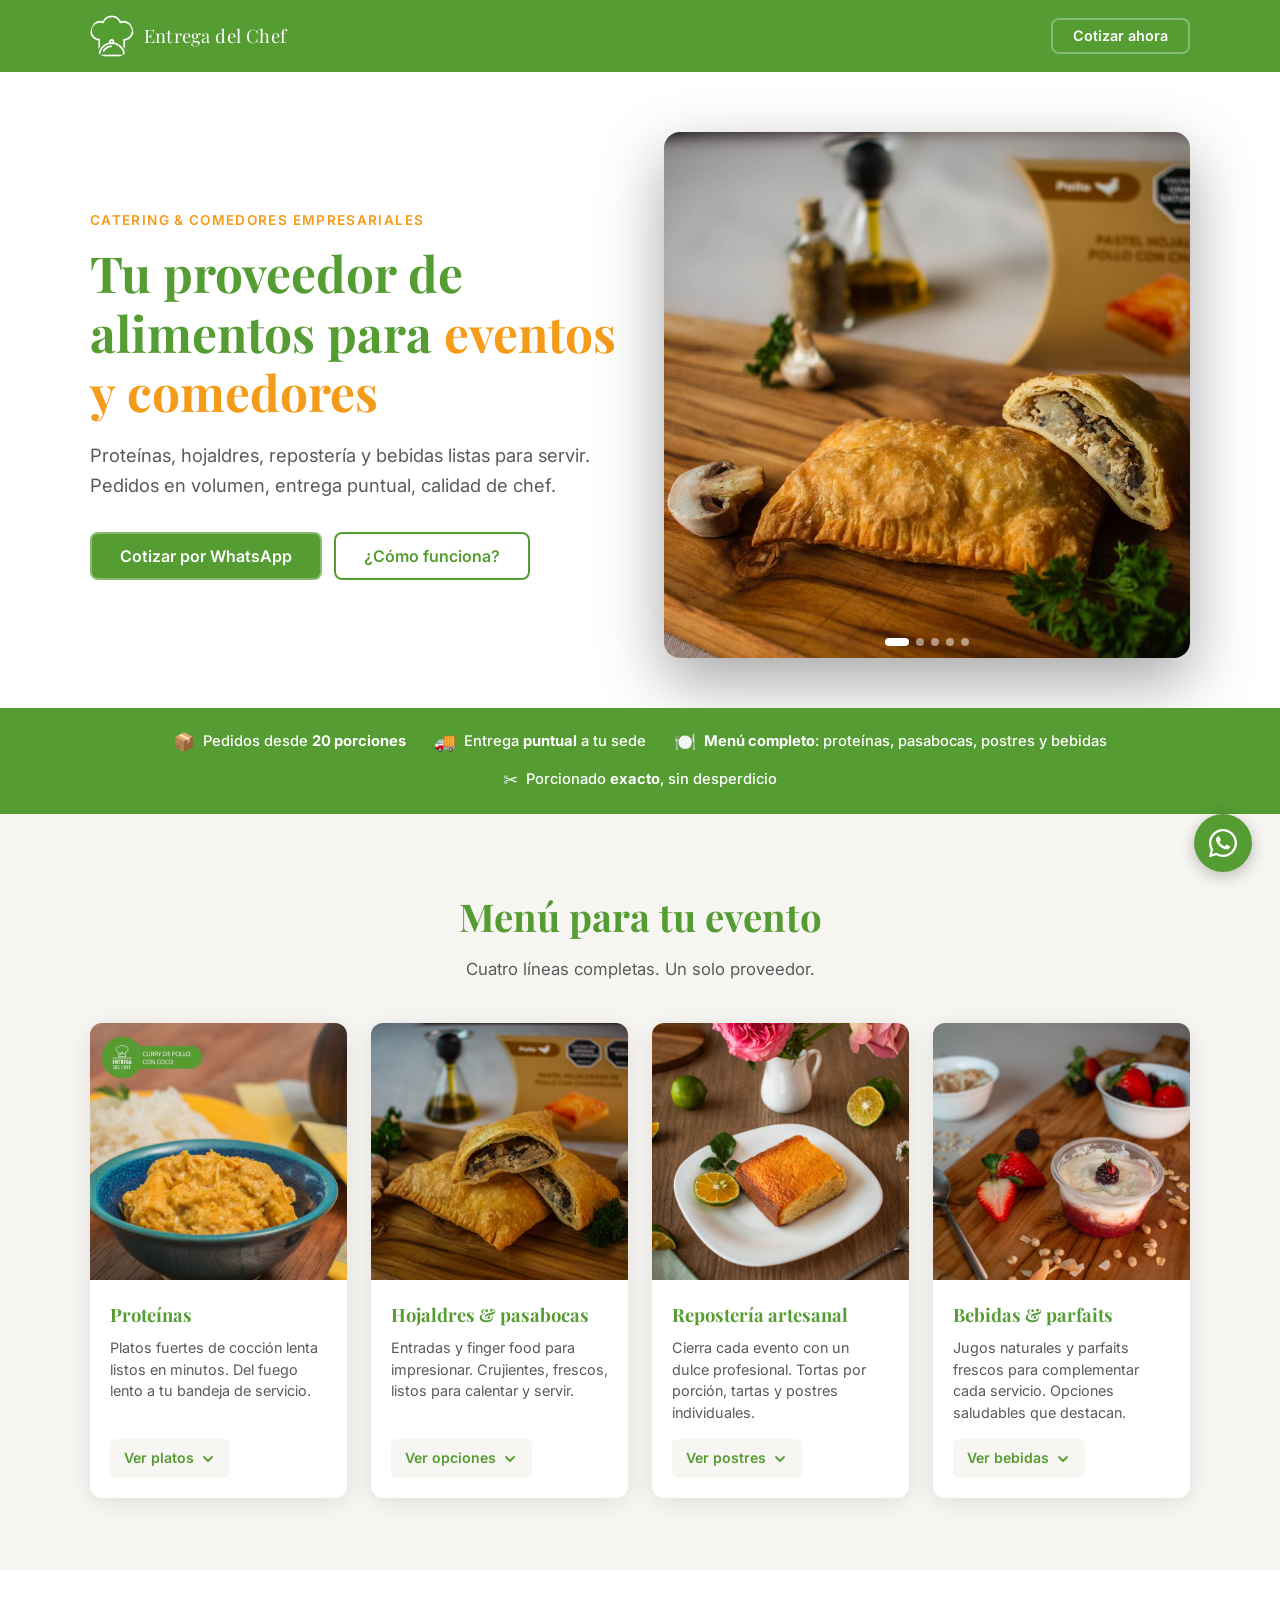
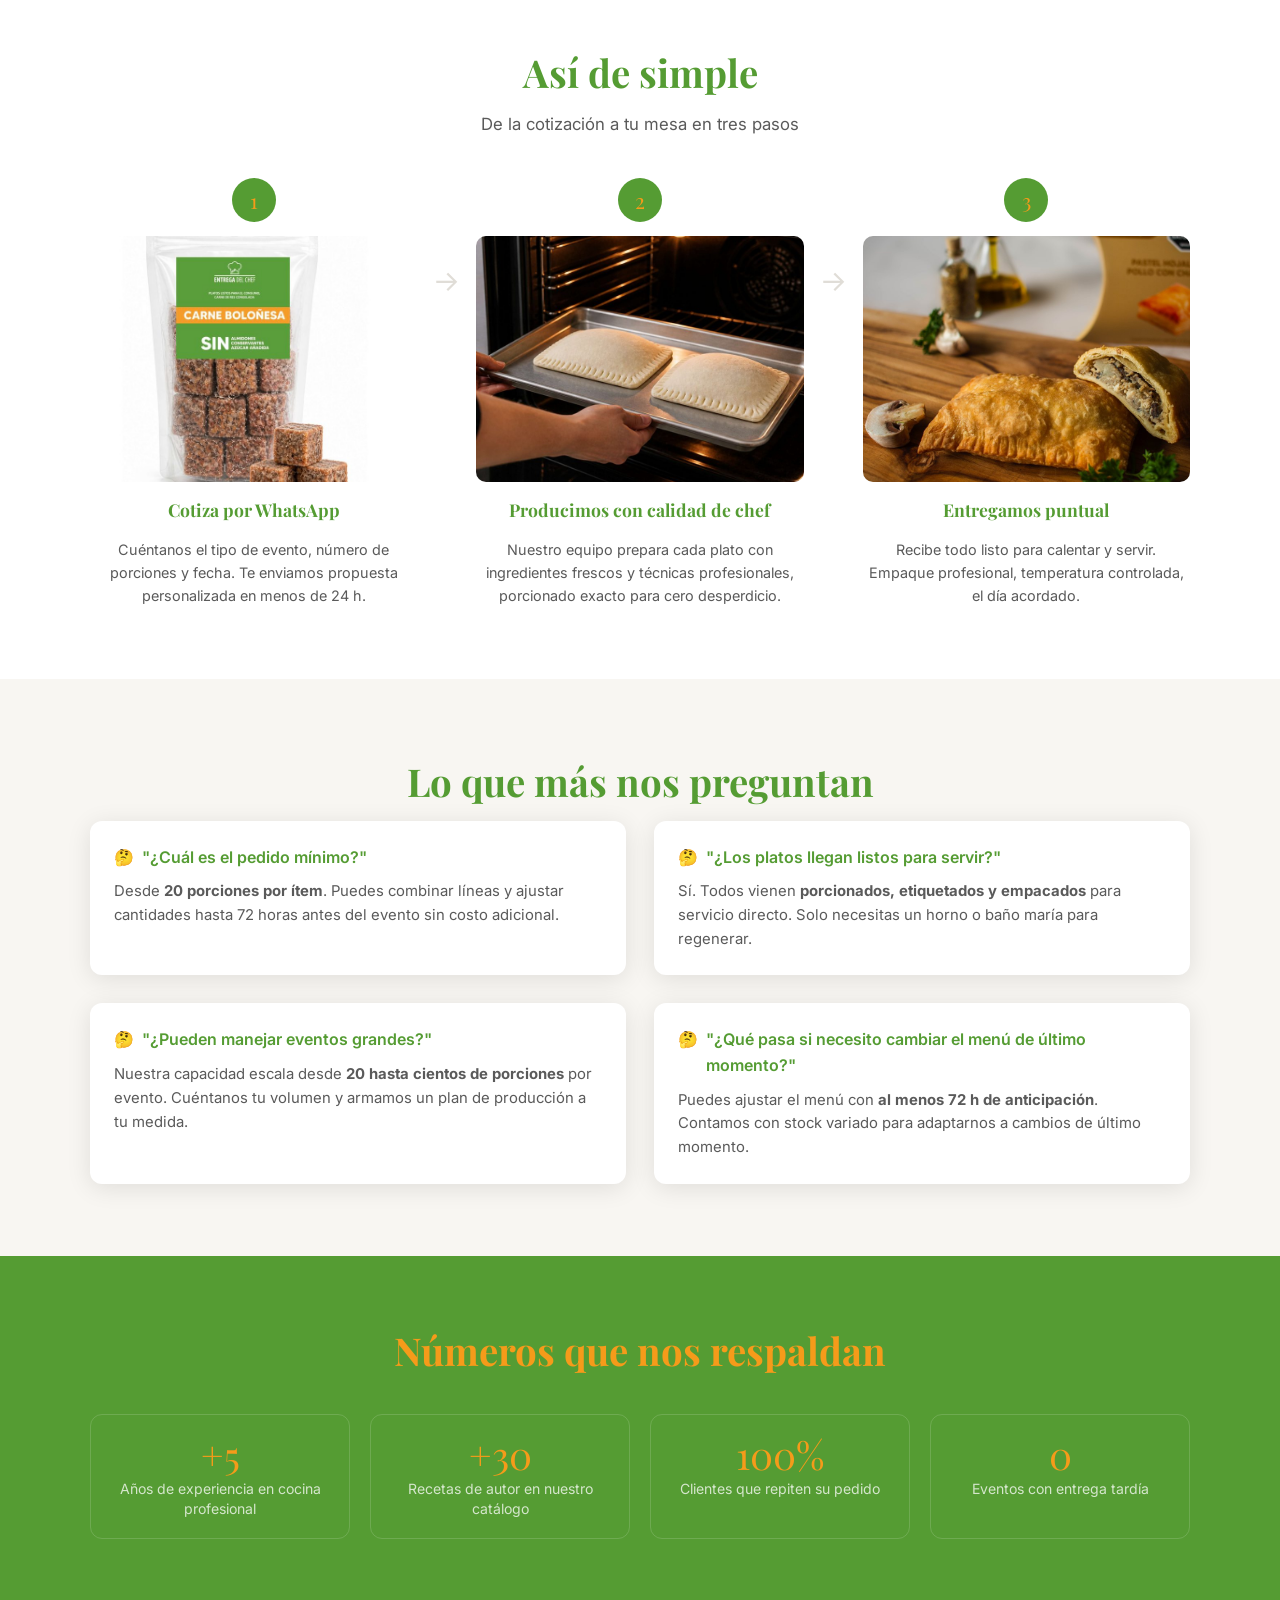
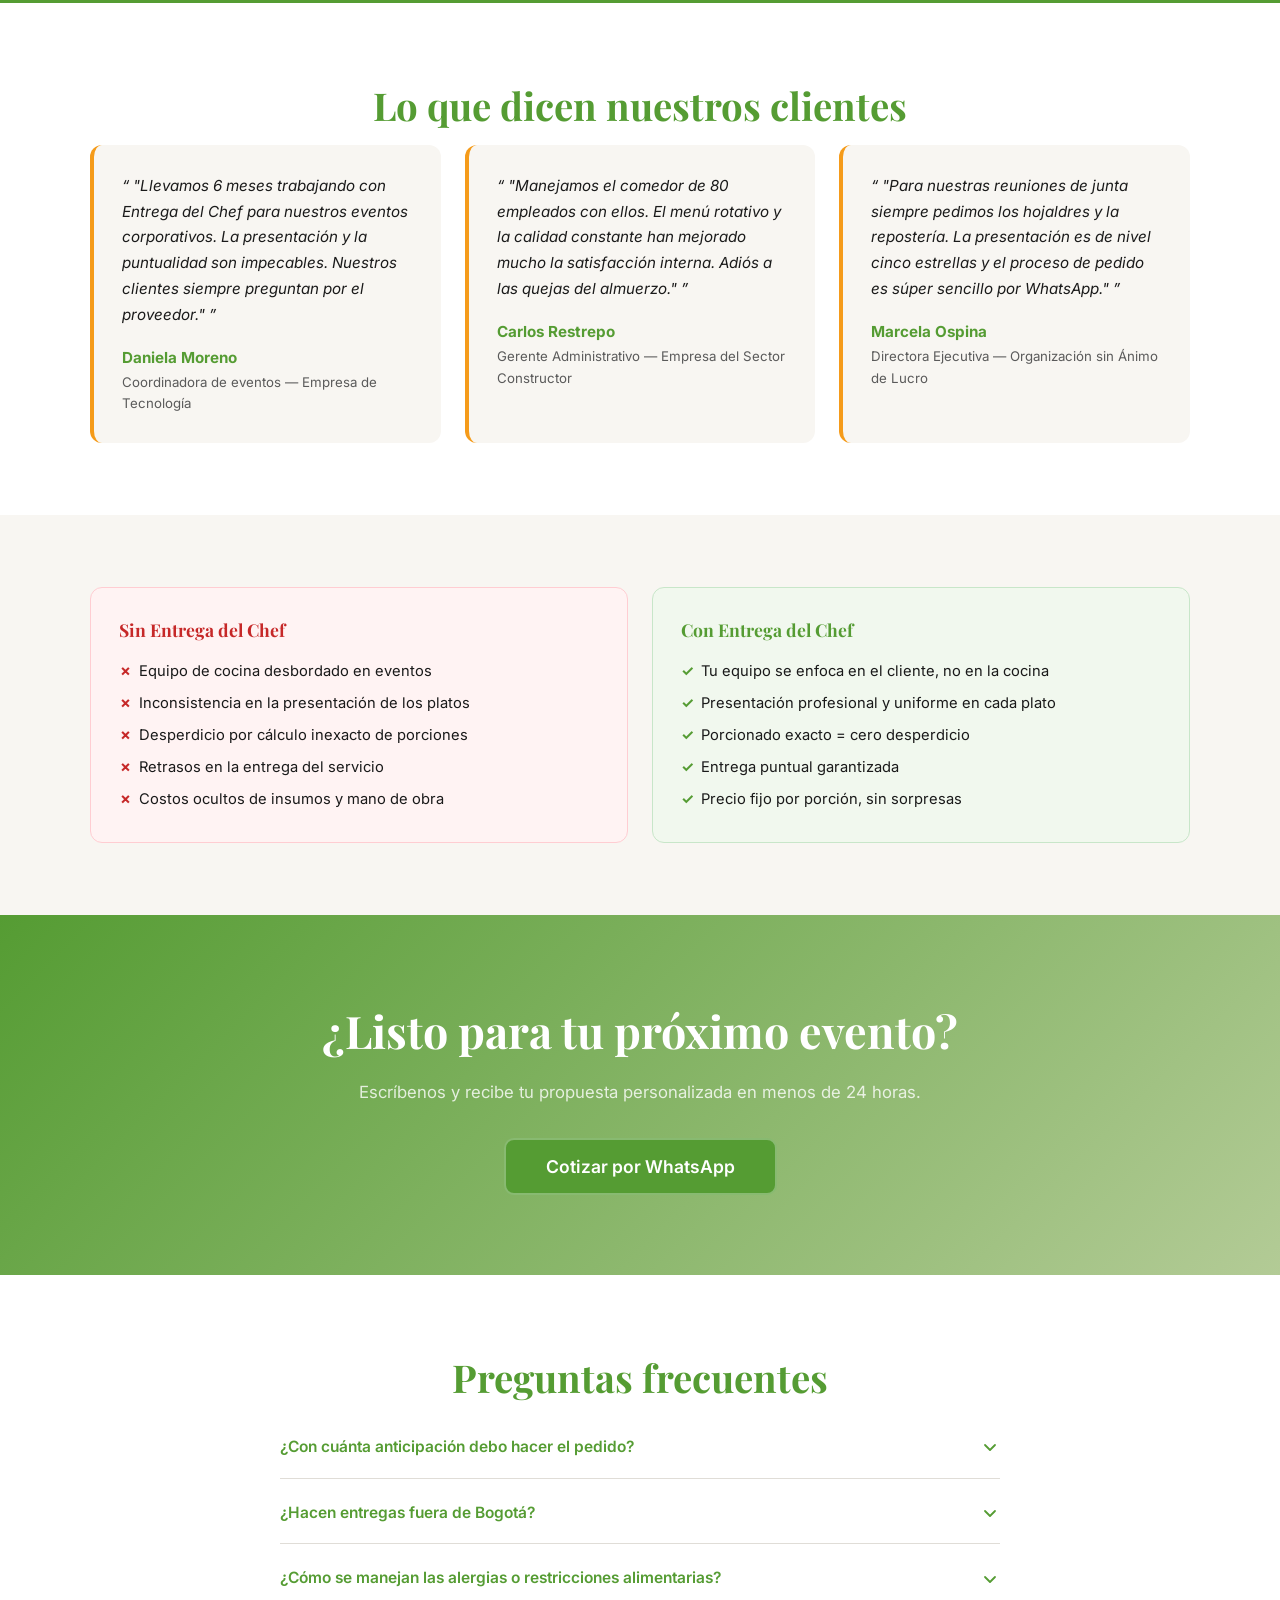
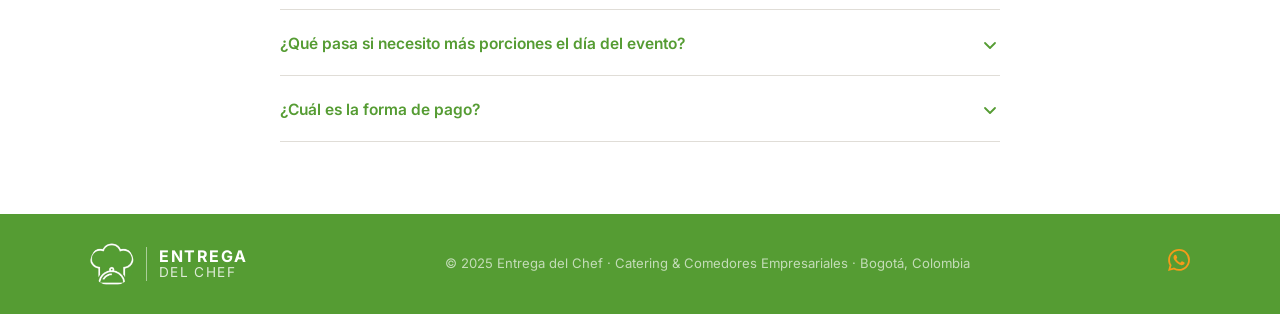
==== commit 487f2c9d: "LP02: replace specific company names with generic sector descriptions in testimonials" ====
--- a/landing-catering/index.html
+++ b/landing-catering/index.html
@@ -393,7 +393,7 @@
         </p>
         <footer class="testimonial-author">
           <strong>Daniela Moreno</strong>
-          <span>Coordinadora de eventos — TechCo Colombia</span>
+          <span>Coordinadora de eventos — Empresa de Tecnología</span>
         </footer>
       </blockquote>
 
@@ -403,7 +403,7 @@
         </p>
         <footer class="testimonial-author">
           <strong>Carlos Restrepo</strong>
-          <span>Gerente Administrativo — Constructora Andina</span>
+          <span>Gerente Administrativo — Empresa del Sector Constructor</span>
         </footer>
       </blockquote>
 
@@ -413,7 +413,7 @@
         </p>
         <footer class="testimonial-author">
           <strong>Marcela Ospina</strong>
-          <span>Directora Ejecutiva — Fundación Prosperar</span>
+          <span>Directora Ejecutiva — Organización sin Ánimo de Lucro</span>
         </footer>
       </blockquote>
 
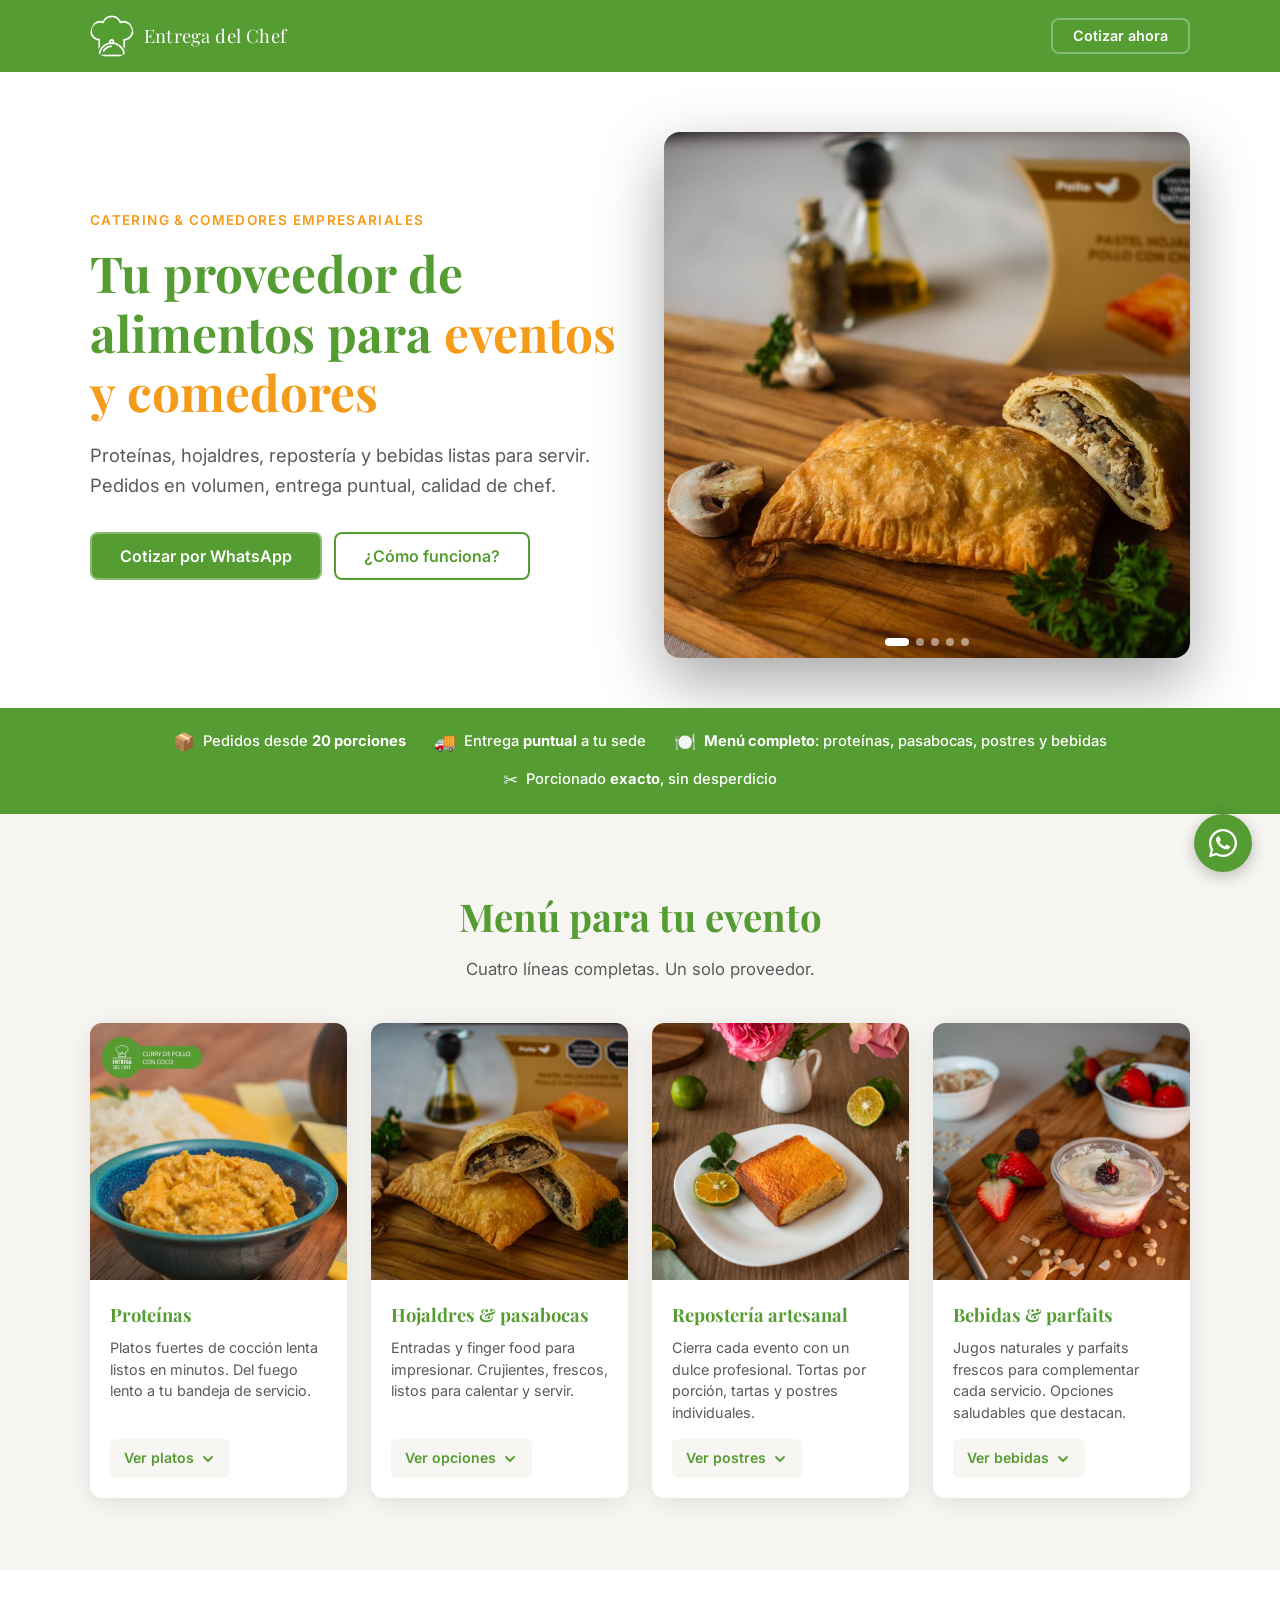
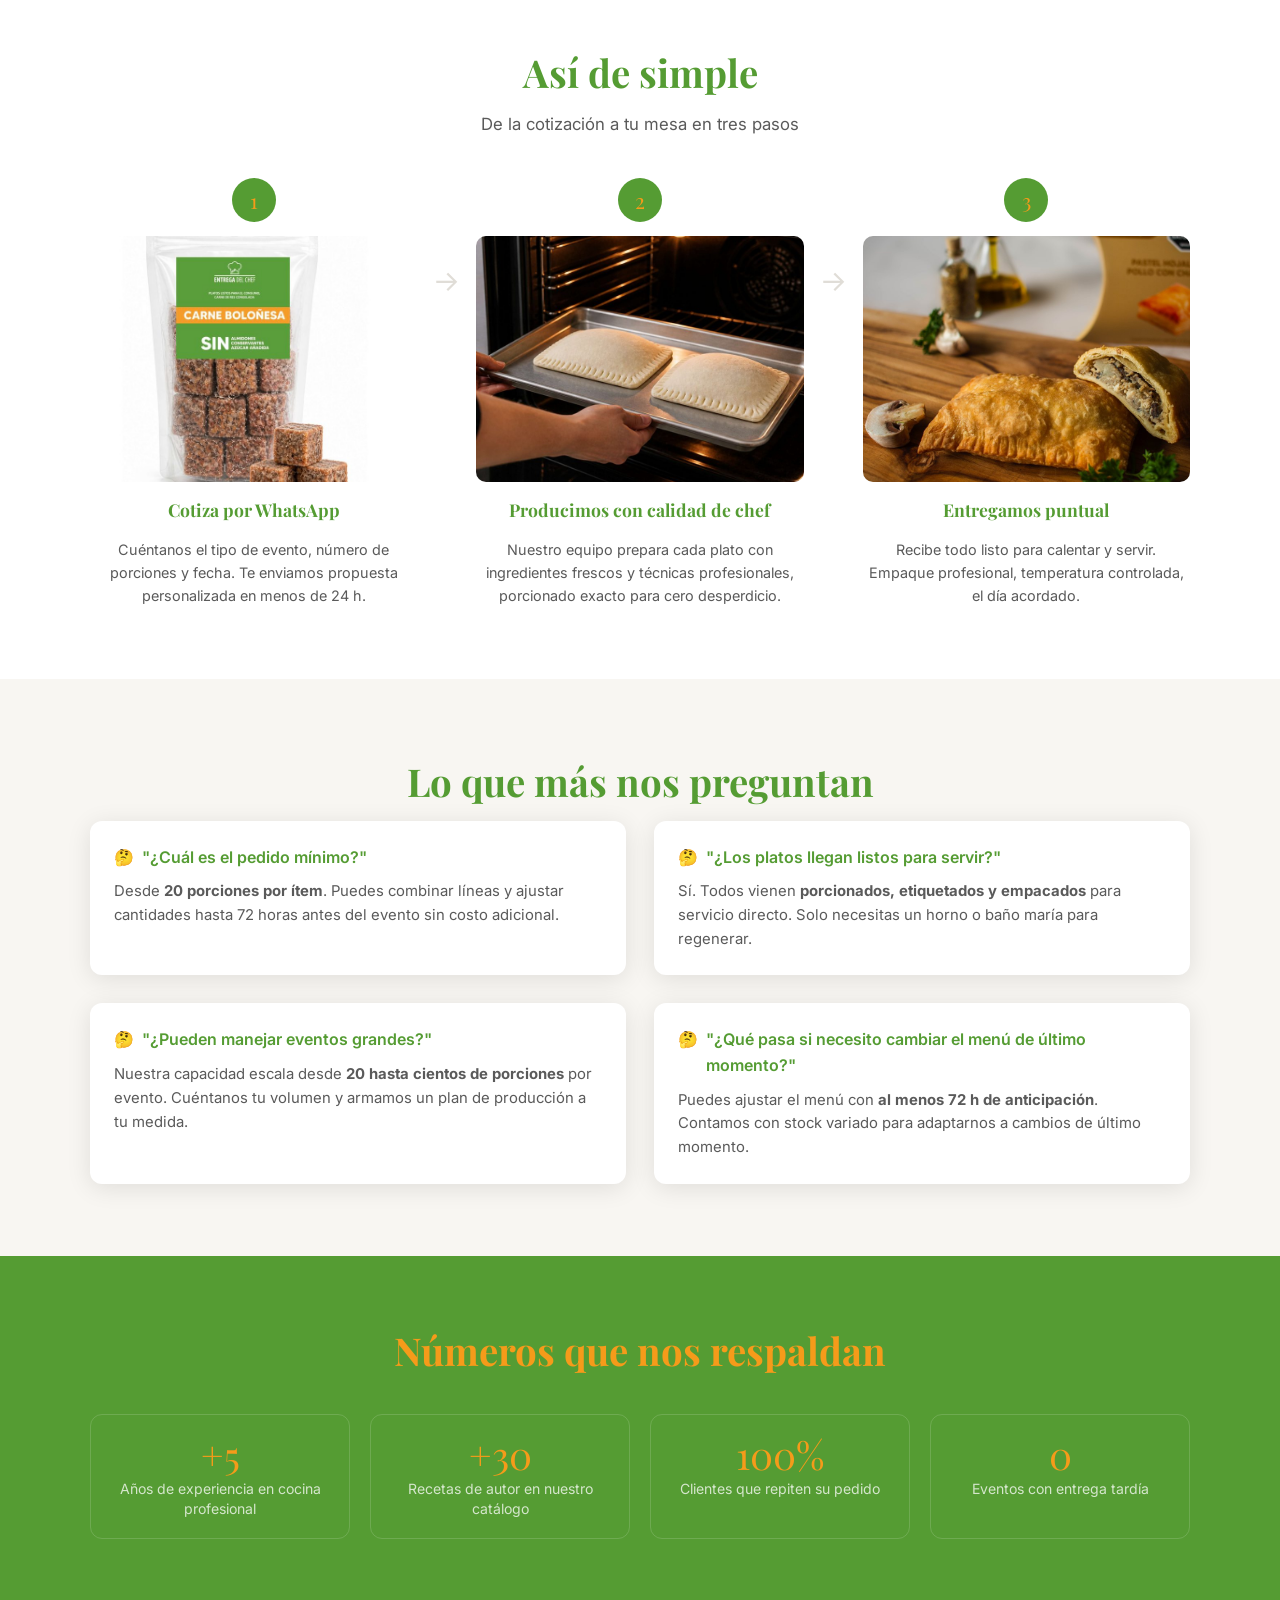
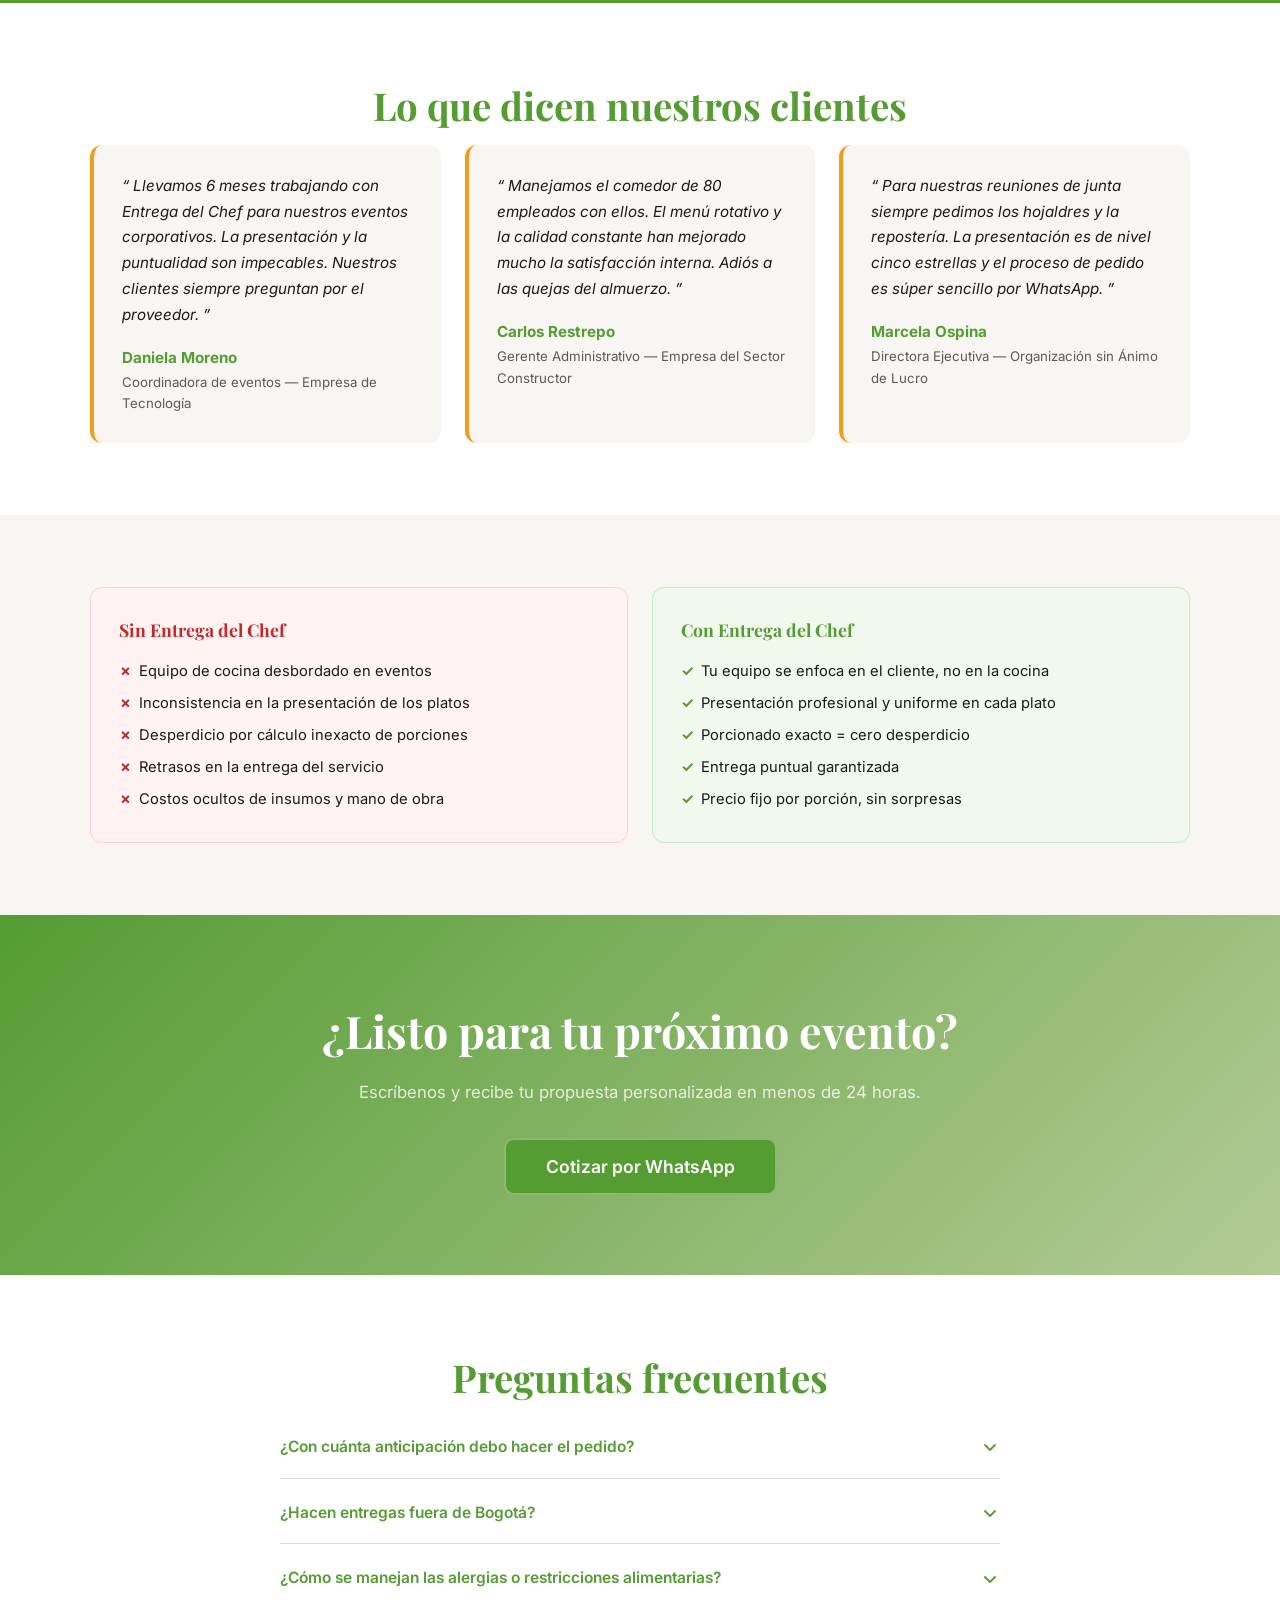
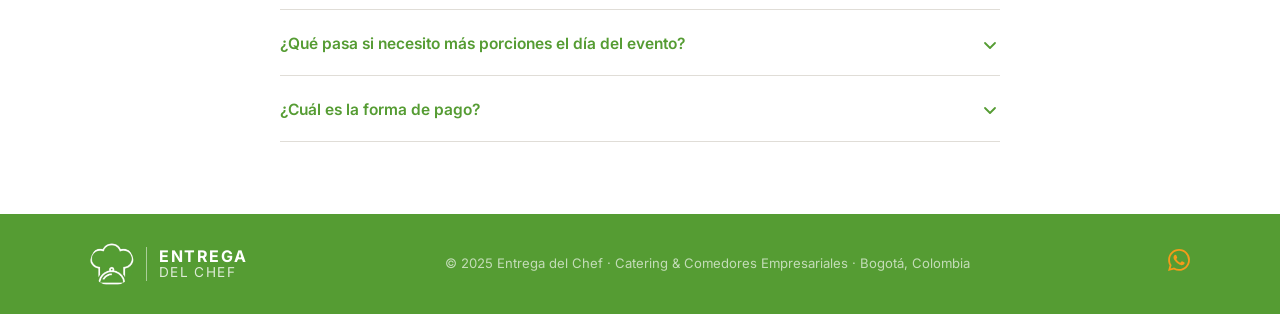
==== commit 208475df: "LP01/LP02: fix keto FAQ wording and remove duplicate quotes from testimonials" ====
--- a/landing-catering/index.html
+++ b/landing-catering/index.html
@@ -389,7 +389,7 @@
       <!-- TODO: reemplazar con testimonios reales -->
       <blockquote class="testimonial-card">
         <p class="testimonial-text">
-          "Llevamos 6 meses trabajando con Entrega del Chef para nuestros eventos corporativos. La presentación y la puntualidad son impecables. Nuestros clientes siempre preguntan por el proveedor."
+          Llevamos 6 meses trabajando con Entrega del Chef para nuestros eventos corporativos. La presentación y la puntualidad son impecables. Nuestros clientes siempre preguntan por el proveedor.
         </p>
         <footer class="testimonial-author">
           <strong>Daniela Moreno</strong>
@@ -399,7 +399,7 @@
 
       <blockquote class="testimonial-card">
         <p class="testimonial-text">
-          "Manejamos el comedor de 80 empleados con ellos. El menú rotativo y la calidad constante han mejorado mucho la satisfacción interna. Adiós a las quejas del almuerzo."
+          Manejamos el comedor de 80 empleados con ellos. El menú rotativo y la calidad constante han mejorado mucho la satisfacción interna. Adiós a las quejas del almuerzo.
         </p>
         <footer class="testimonial-author">
           <strong>Carlos Restrepo</strong>
@@ -409,7 +409,7 @@
 
       <blockquote class="testimonial-card">
         <p class="testimonial-text">
-          "Para nuestras reuniones de junta siempre pedimos los hojaldres y la repostería. La presentación es de nivel cinco estrellas y el proceso de pedido es súper sencillo por WhatsApp."
+          Para nuestras reuniones de junta siempre pedimos los hojaldres y la repostería. La presentación es de nivel cinco estrellas y el proceso de pedido es súper sencillo por WhatsApp.
         </p>
         <footer class="testimonial-author">
           <strong>Marcela Ospina</strong>
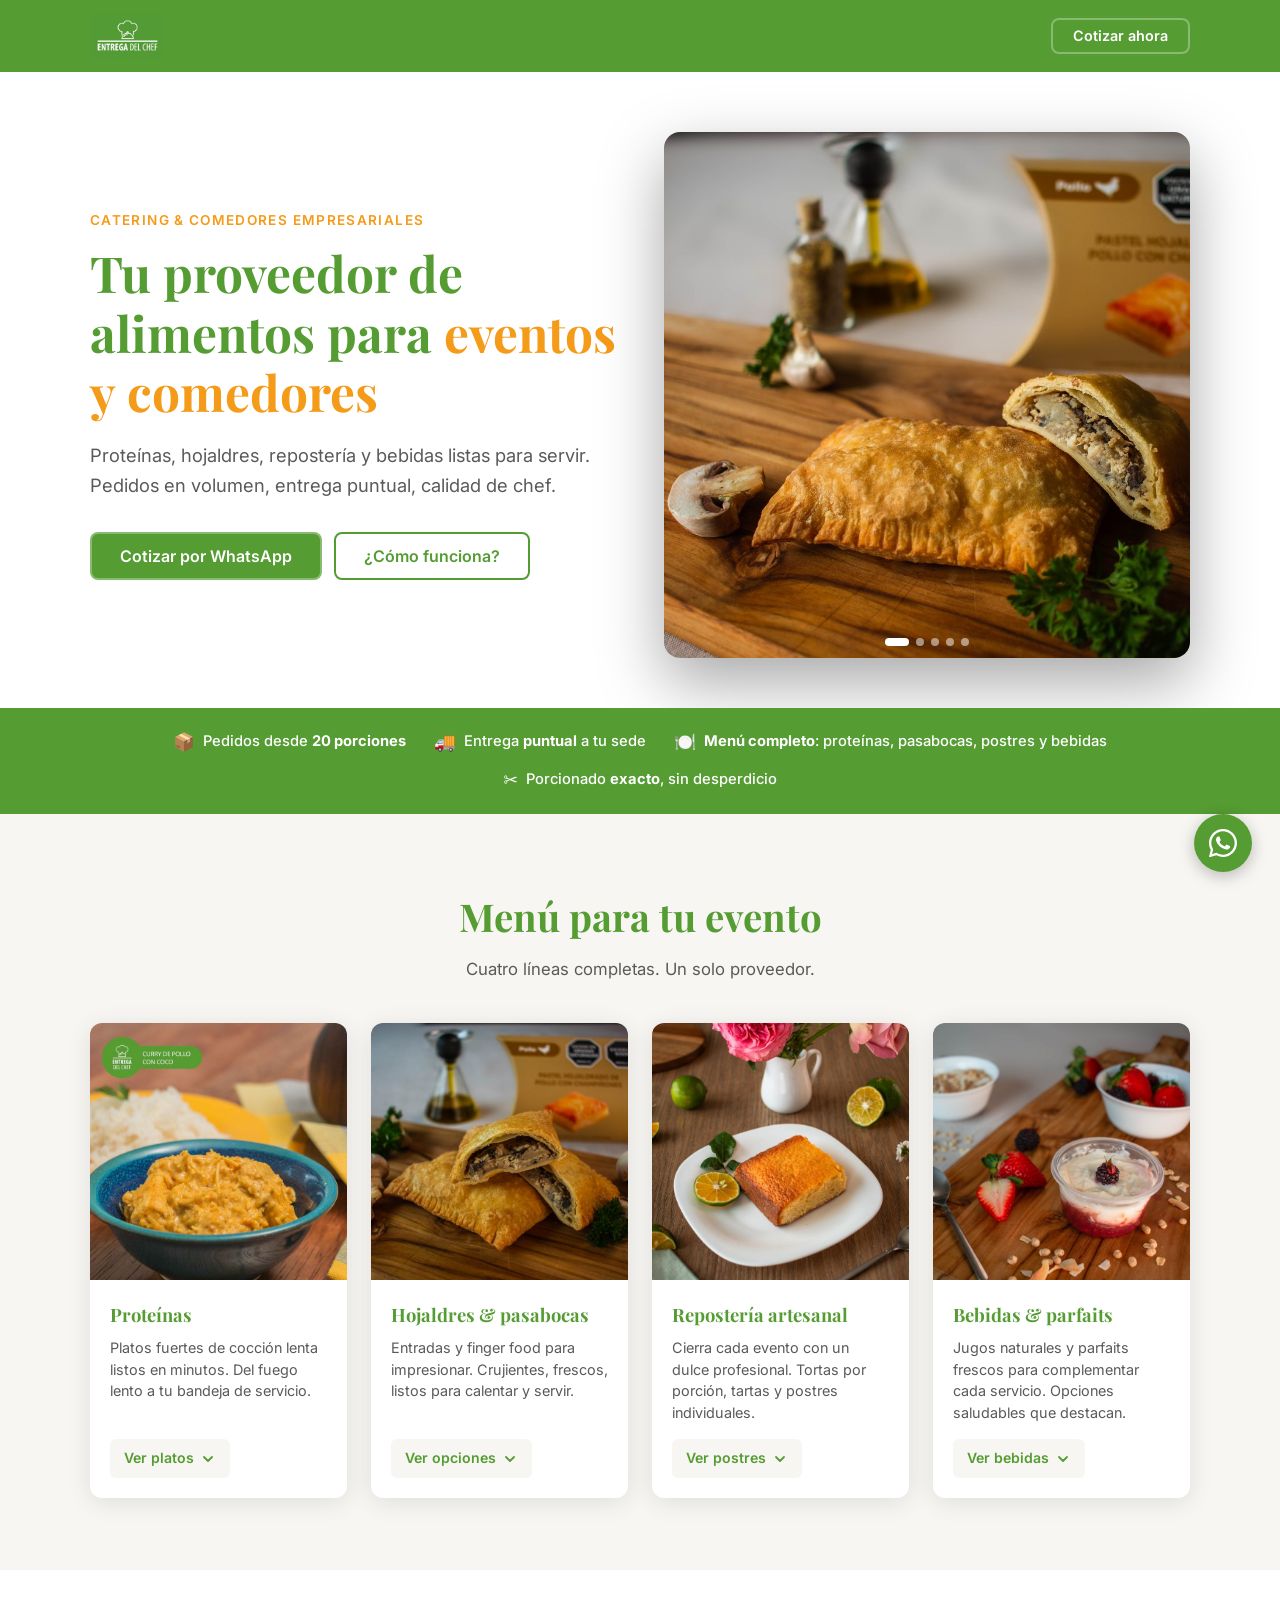
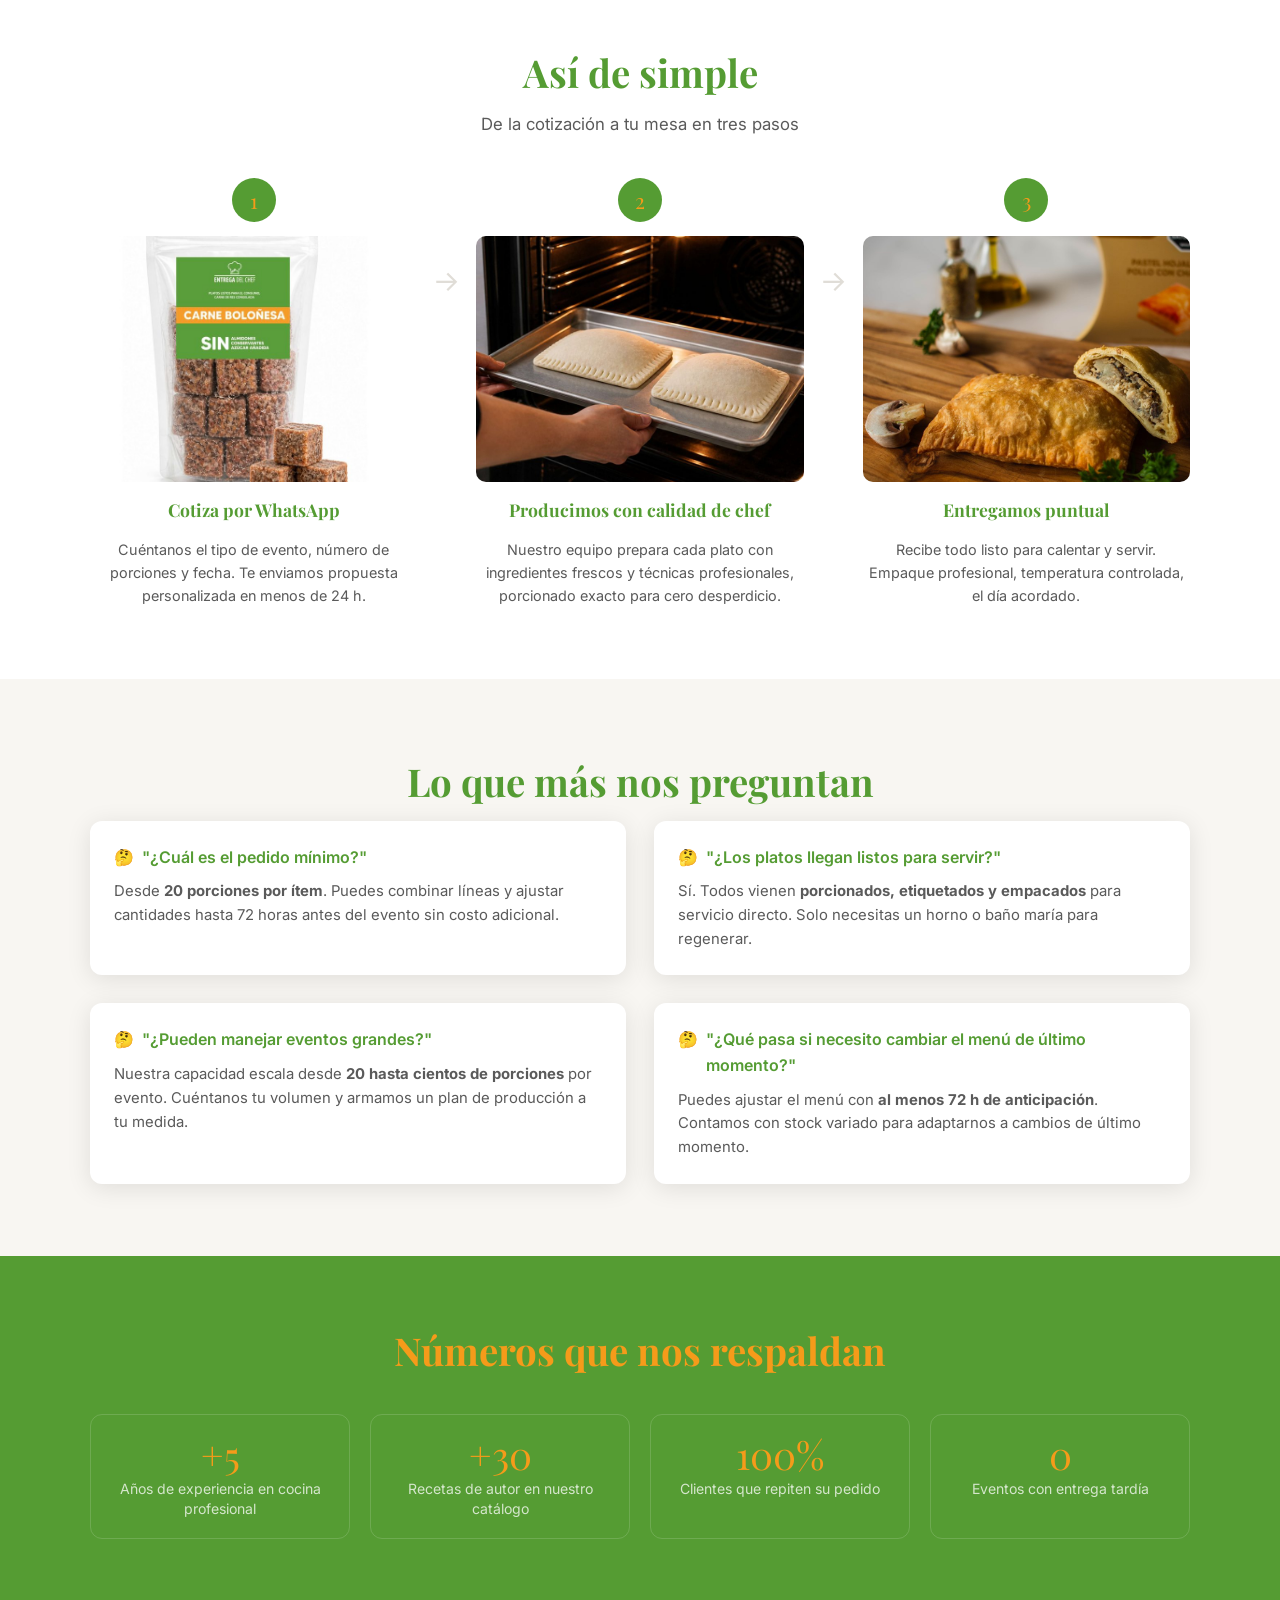
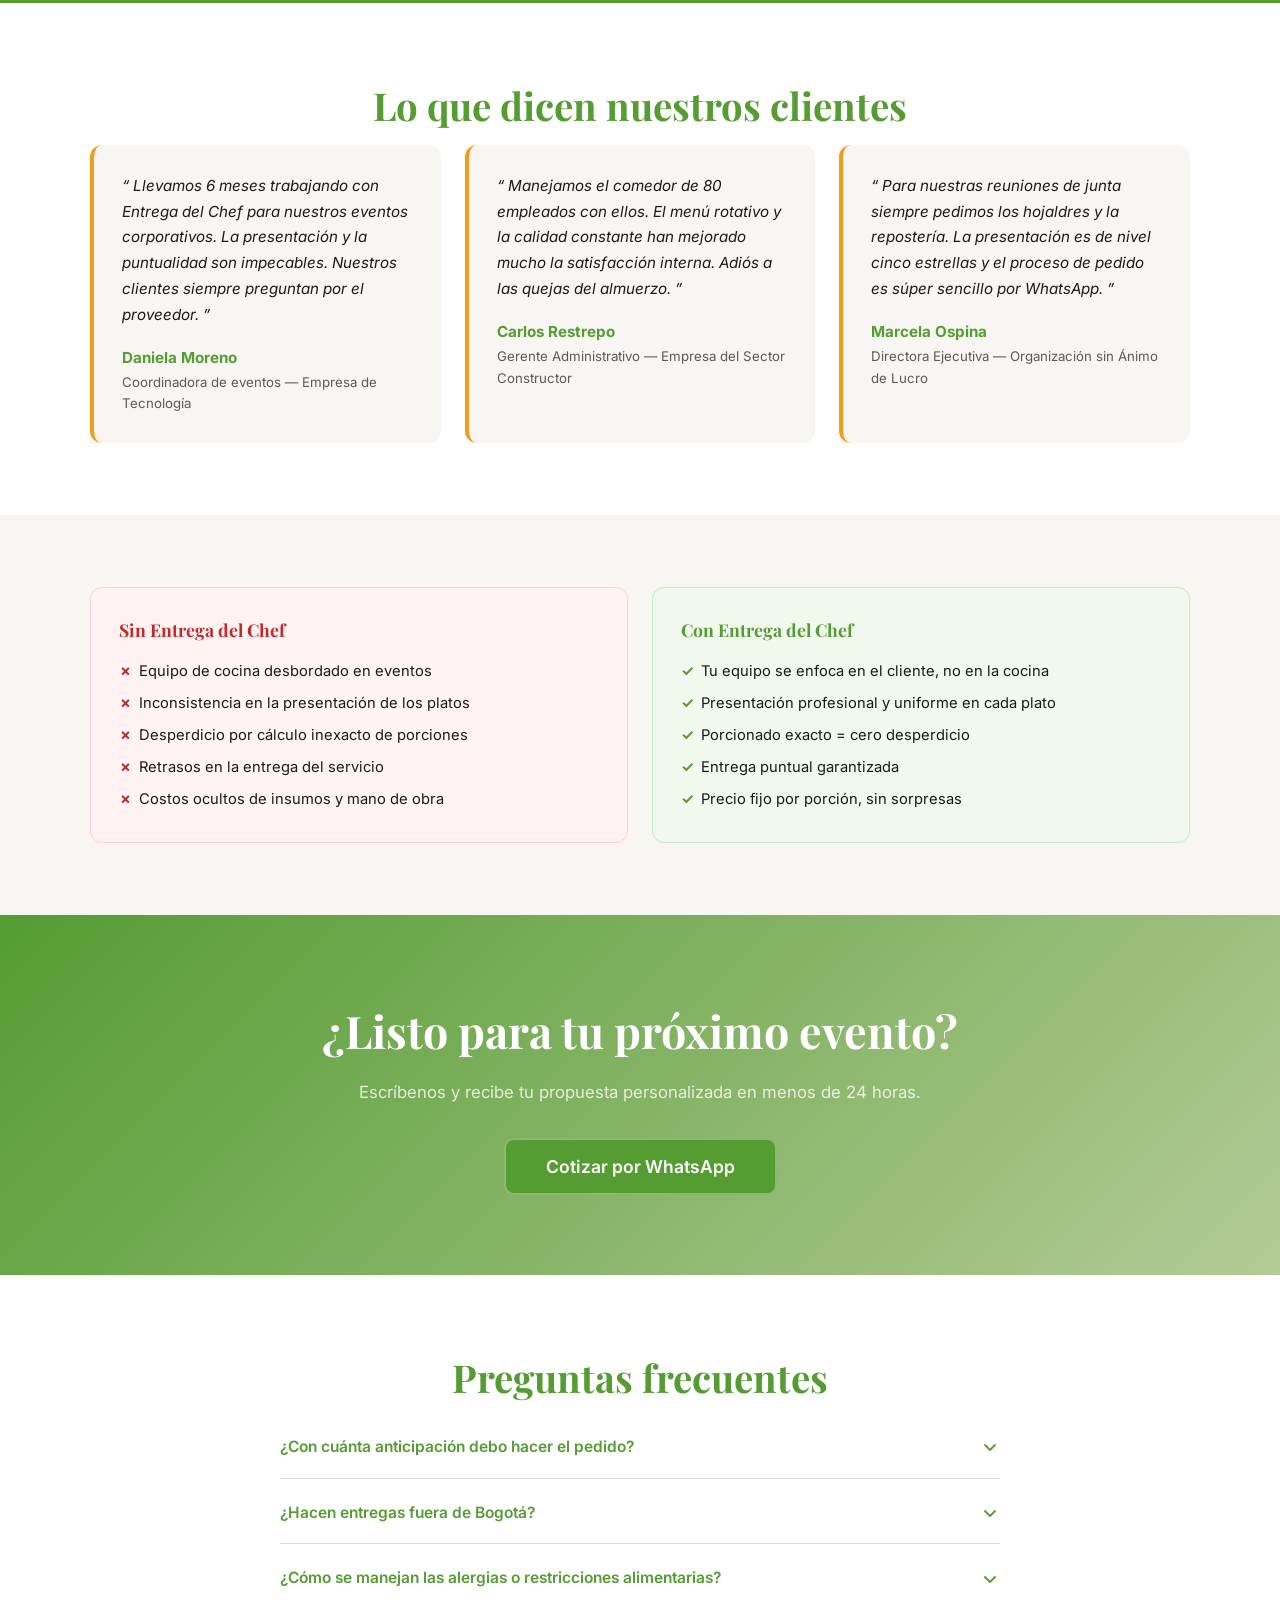
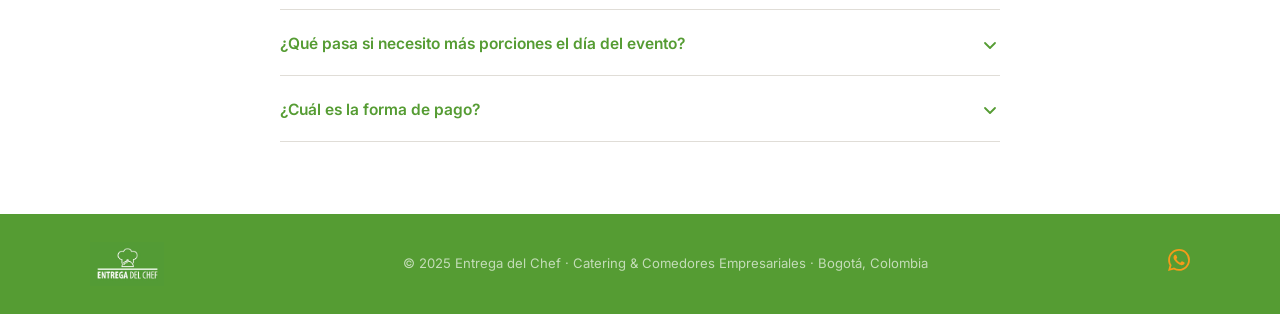
==== commit 838a92b7: "All LPs: replace logo photo with brand logo in header and footer" ====
--- a/landing-catering/index.html
+++ b/landing-catering/index.html
@@ -16,8 +16,7 @@
 <header class="site-header" id="site-header">
   <div class="container header-inner">
     <a href="#" class="logo" aria-label="Entrega del Chef">
-      <img src="images/IMG_3111.jpeg" alt="" width="44" height="44" aria-hidden="true" class="footer-brand-img">
-      <span class="logo-text">Entrega del Chef</span>
+      <img src="images/logo.jpg" alt="Entrega del Chef" class="footer-brand-img">
     </a>
     <a href="https://wa.me/573196583037?text=Hola%2C%20tenemos%20un%20servicio%20de%20catering%2Fcomedor%20empresarial%20y%20quiero%20cotizar%20pedidos%20en%20volumen."
        class="btn btn-primary header-cta" data-cta="header-cta" target="_blank" rel="noopener">
@@ -526,7 +525,7 @@
           </svg>
         </button>
         <div class="faq-answer" id="faq5" hidden>
-          <p>Aceptamos <strong>transferencia bancaria, Nequi y efectivo</strong>. Para pedidos nuevos solicitamos un anticipo del 50%. Clientes frecuentes tienen condiciones de crédito especiales.</p>
+          <p>Aceptamos <strong>transferencias bancarias y pago a través de llave</strong>. Para pedidos nuevos solicitamos un anticipo del 50%. Clientes frecuentes tienen condiciones de crédito especiales.</p>
         </div>
       </div>
 
@@ -538,12 +537,7 @@
 <footer class="site-footer" role="contentinfo">
   <div class="container footer-inner">
     <a href="#" class="footer-brand-logo" aria-label="Entrega del Chef">
-      <img src="images/IMG_3111.jpeg" alt="" width="44" height="44" aria-hidden="true" class="footer-brand-img">
-      <div class="footer-brand-sep" aria-hidden="true"></div>
-      <div class="footer-brand-name">
-        <span class="footer-brand-top">ENTREGA</span>
-        <span class="footer-brand-bottom">DEL CHEF</span>
-      </div>
+      <img src="images/logo.jpg" alt="Entrega del Chef" class="footer-brand-img">
     </a>
     <p class="footer-copy">© 2025 Entrega del Chef · Catering &amp; Comedores Empresariales · Bogotá, Colombia</p>
     <a href="https://wa.me/573196583037?text=Hola%2C%20tenemos%20un%20servicio%20de%20catering%2Fcomedor%20empresarial%20y%20quiero%20cotizar%20pedidos%20en%20volumen."
--- a/landing-catering/assets/css/styles.css
+++ b/landing-catering/assets/css/styles.css
@@ -497,9 +497,9 @@
   text-decoration: none;
 }
 .footer-brand-img {
-  border-radius: 50%;
   display: block;
-  object-fit: cover;
+  height: 44px;
+  width: auto;
   flex-shrink: 0;
 }
 .footer-brand-sep {
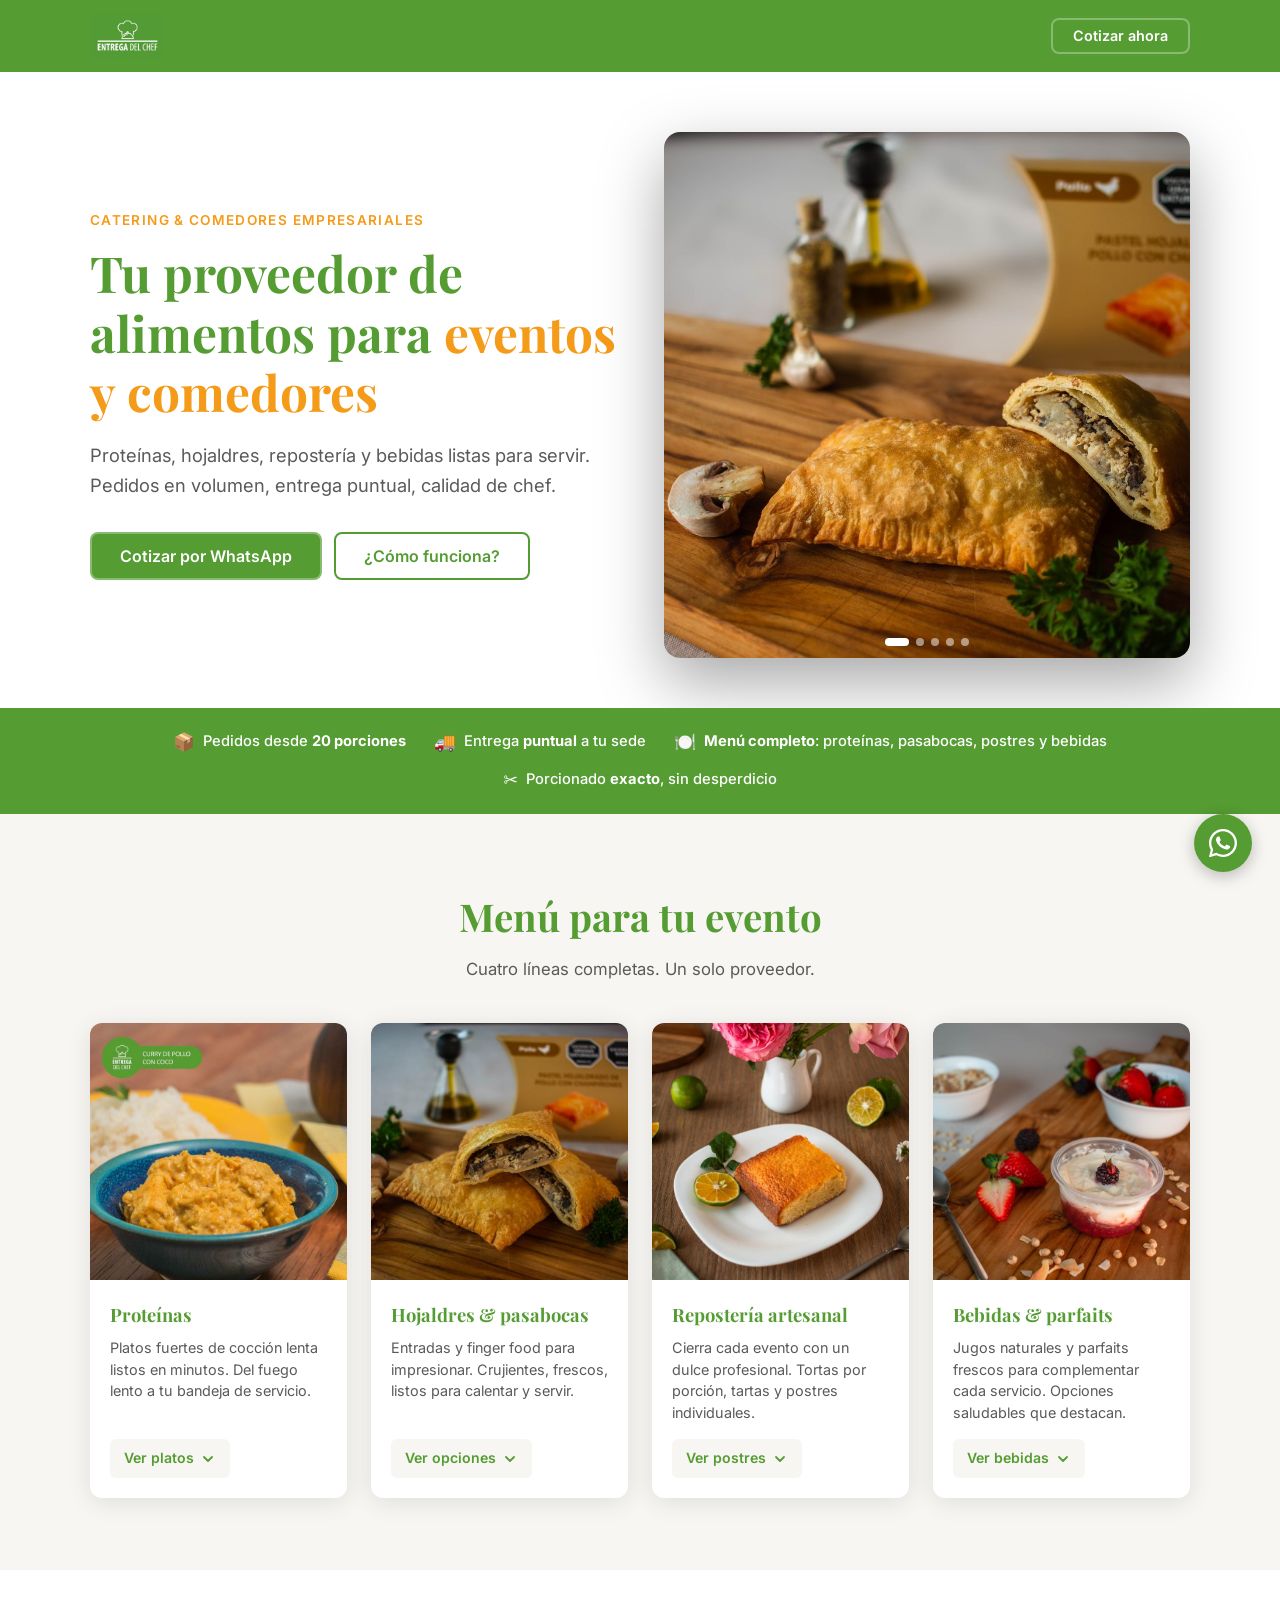
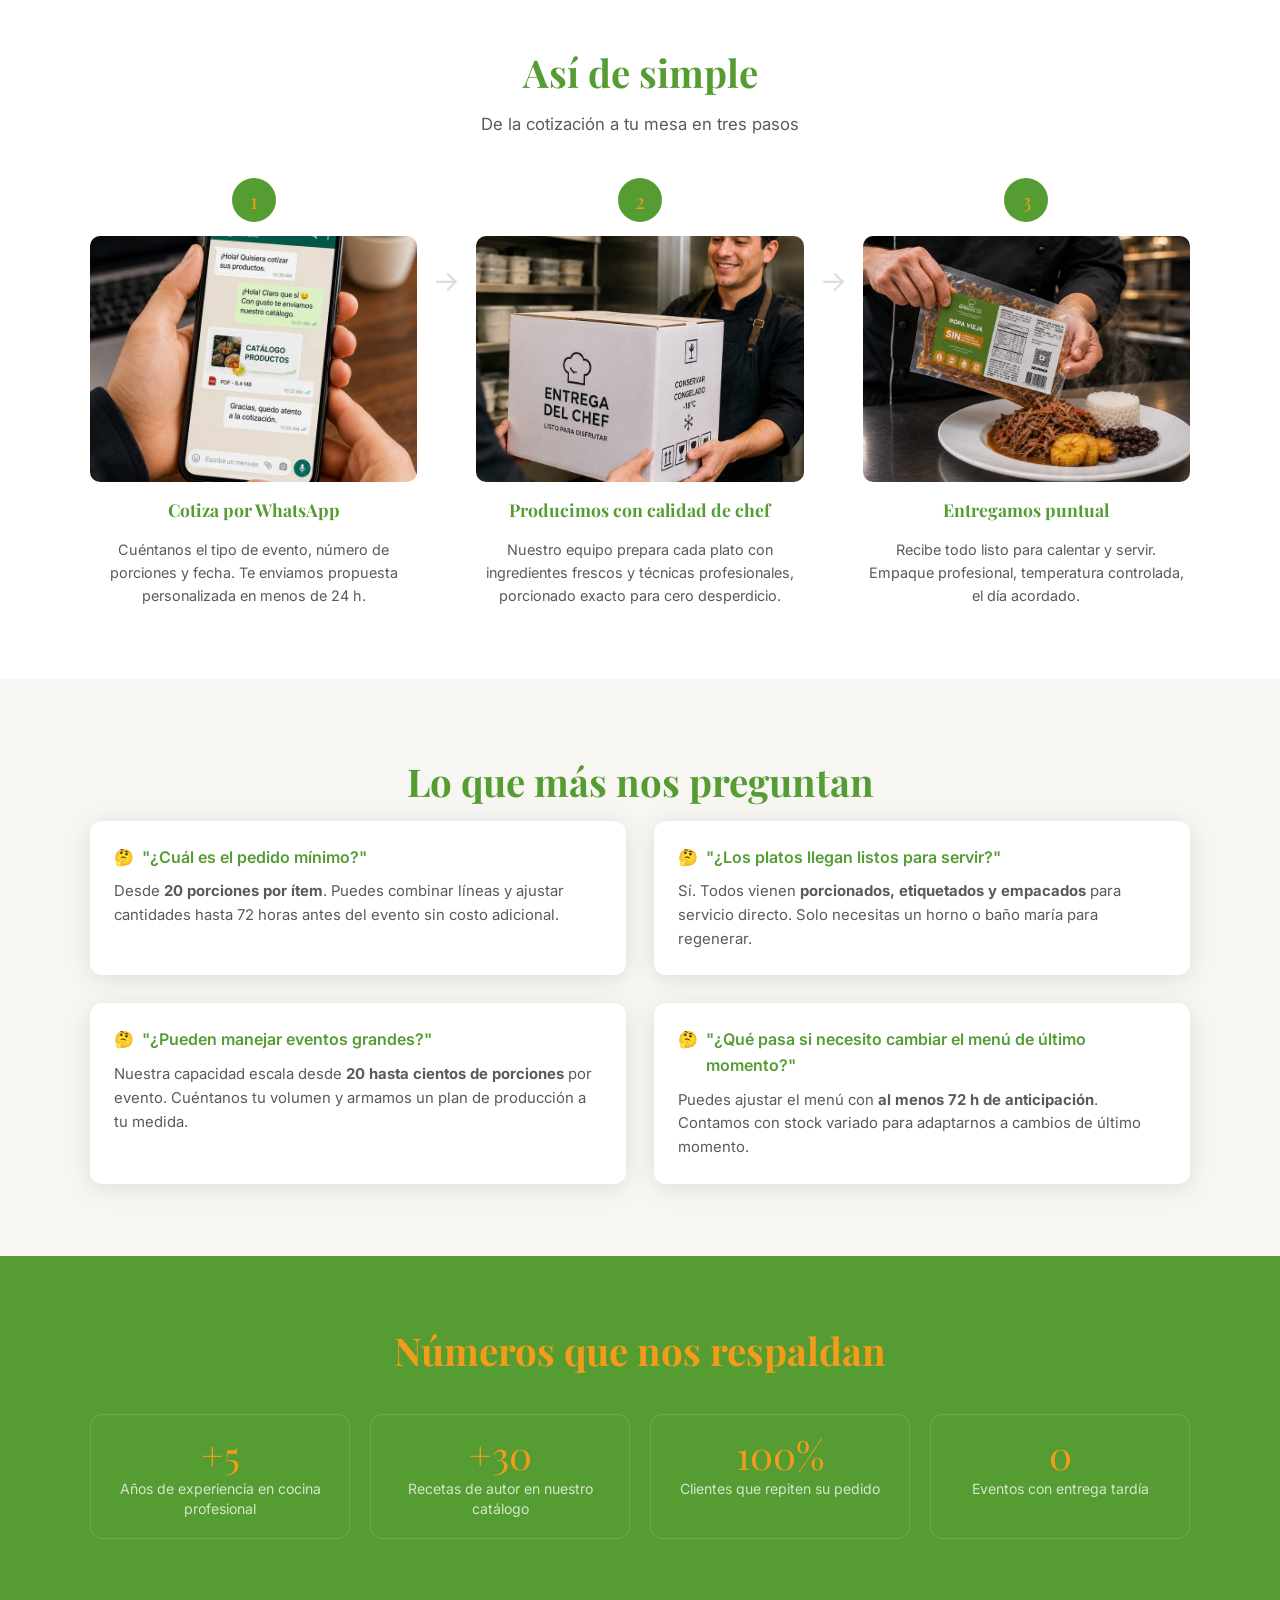
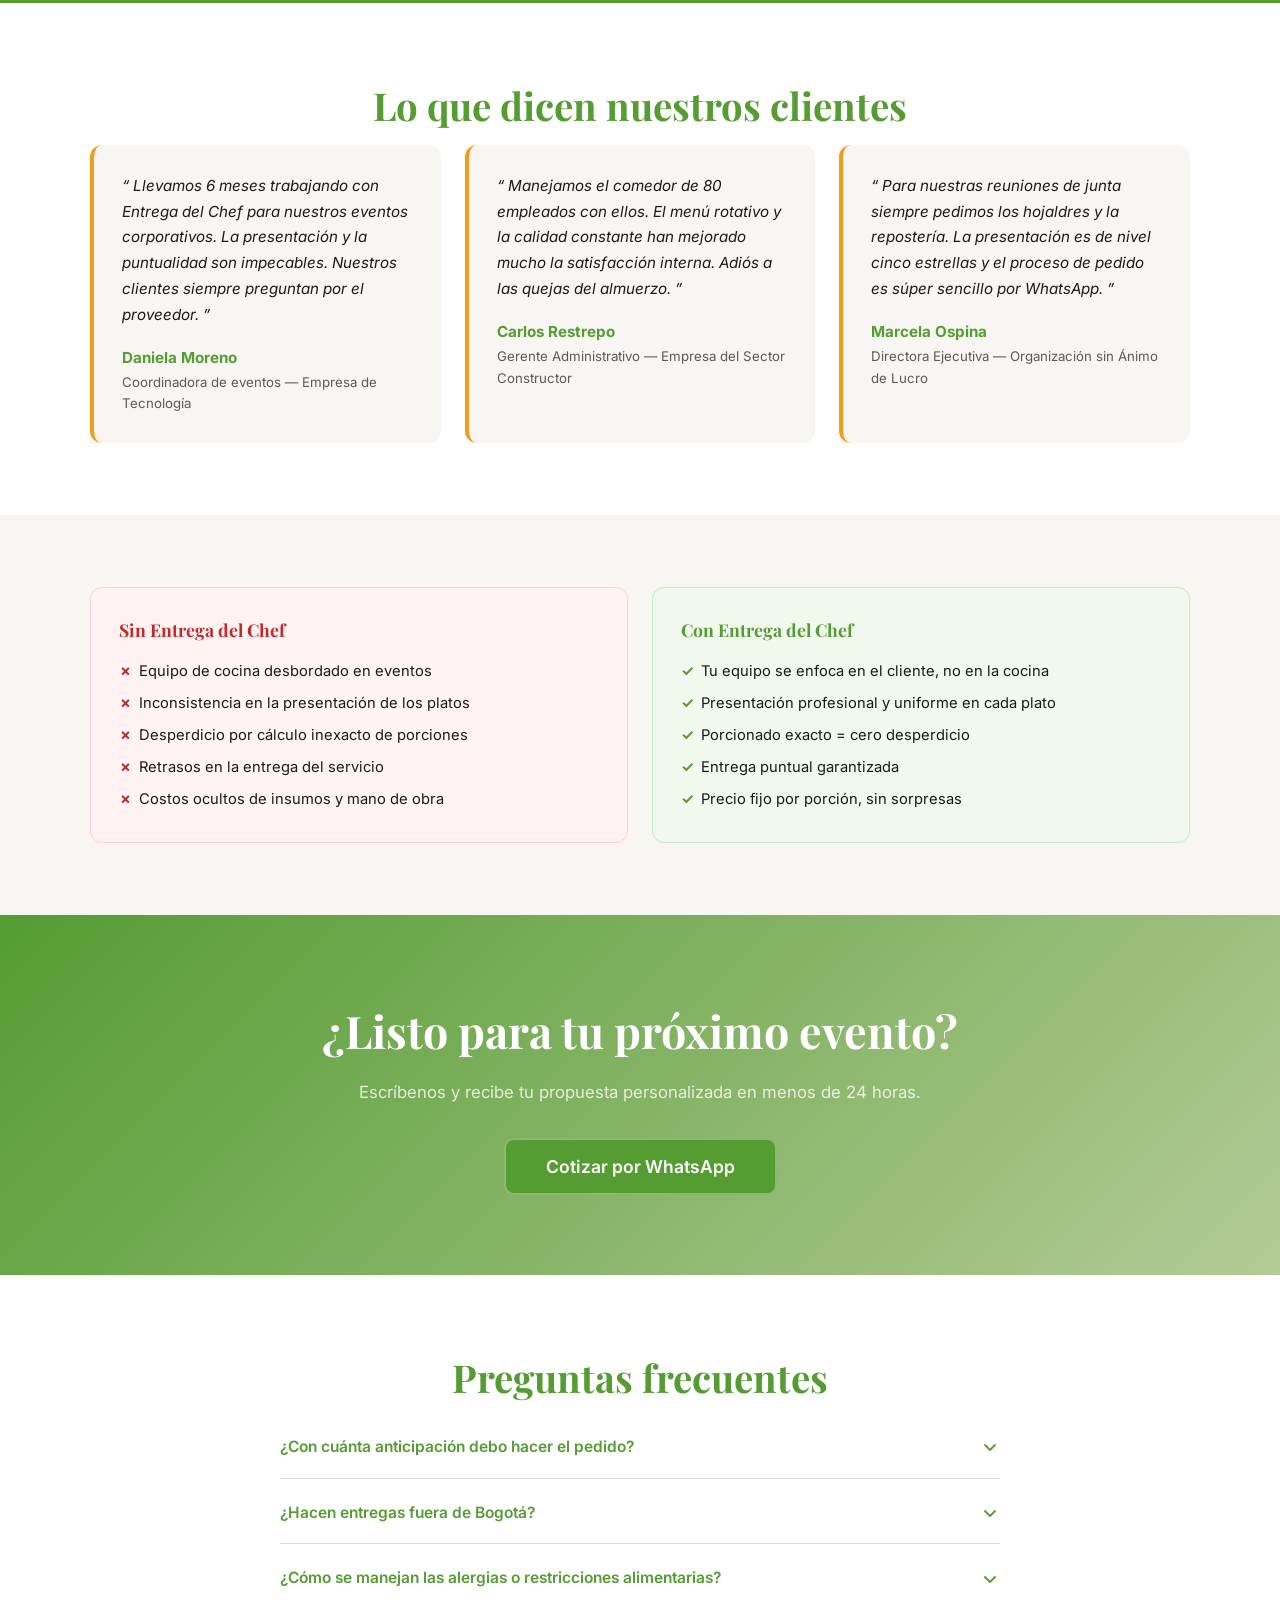
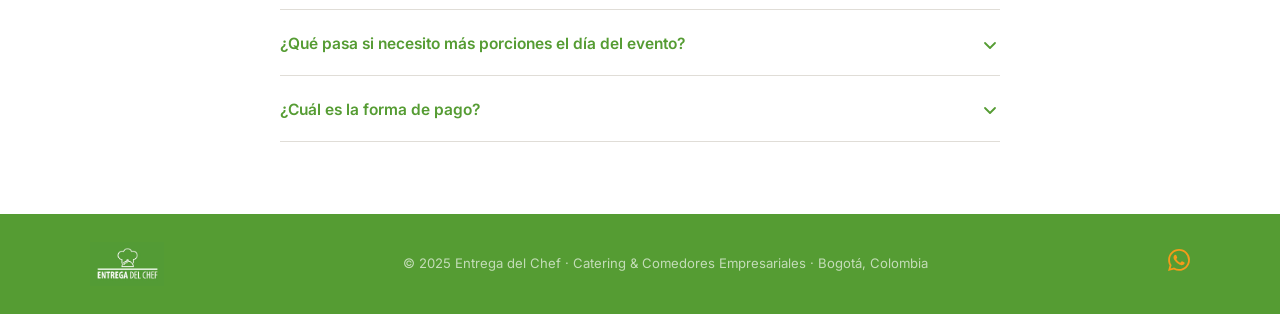
==== commit bb89e3f5: "LP01/LP02: replace process step images with new branded photos" ====
--- a/landing-catering/index.html
+++ b/landing-catering/index.html
@@ -265,8 +265,7 @@
       <div class="step">
         <div class="step-number" aria-hidden="true">1</div>
         <div class="step-img-wrap">
-          <img src="images/proceso-empaque.jpg" alt="Cotiza por WhatsApp"
-               loading="lazy" width="400" height="300" />
+          <img src="images/paso-1.jpg" alt="Cotiza por WhatsApp" loading="lazy" />
         </div>
         <h3 class="step-title">Cotiza por WhatsApp</h3>
         <p class="step-desc">
@@ -279,8 +278,7 @@
       <div class="step">
         <div class="step-number" aria-hidden="true">2</div>
         <div class="step-img-wrap">
-          <img src="images/proceso-horno.jpg" alt="Producción con calidad de chef"
-               loading="lazy" width="400" height="300" />
+          <img src="images/paso-2.jpg" alt="Recibe en tu cocina" loading="lazy" />
         </div>
         <h3 class="step-title">Producimos con calidad de chef</h3>
         <p class="step-desc">
@@ -293,8 +291,7 @@
       <div class="step">
         <div class="step-number" aria-hidden="true">3</div>
         <div class="step-img-wrap">
-          <img src="images/galeria-01.jpg" alt="Entrega puntual"
-               loading="lazy" width="900" height="900" />
+          <img src="images/paso-3.jpg" alt="Sirve en 10 minutos" loading="lazy" />
         </div>
         <h3 class="step-title">Entregamos puntual</h3>
         <p class="step-desc">
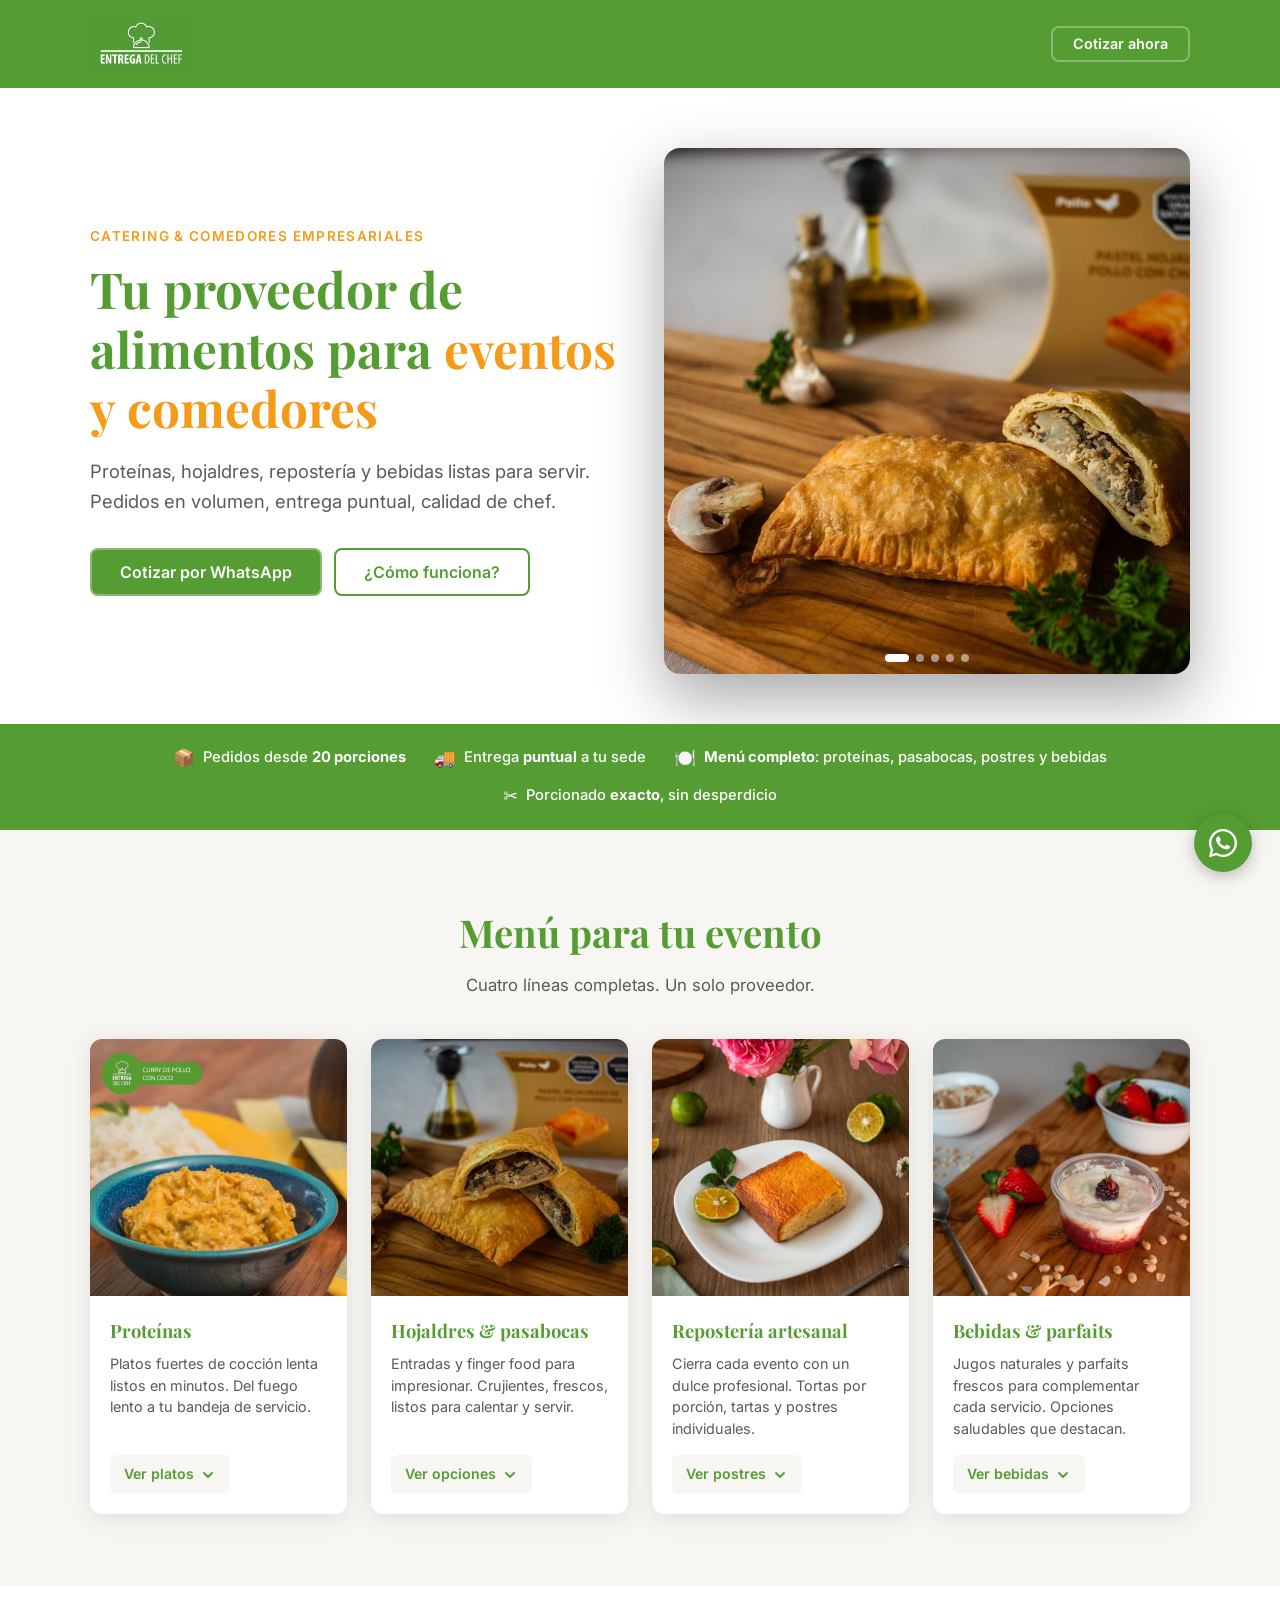
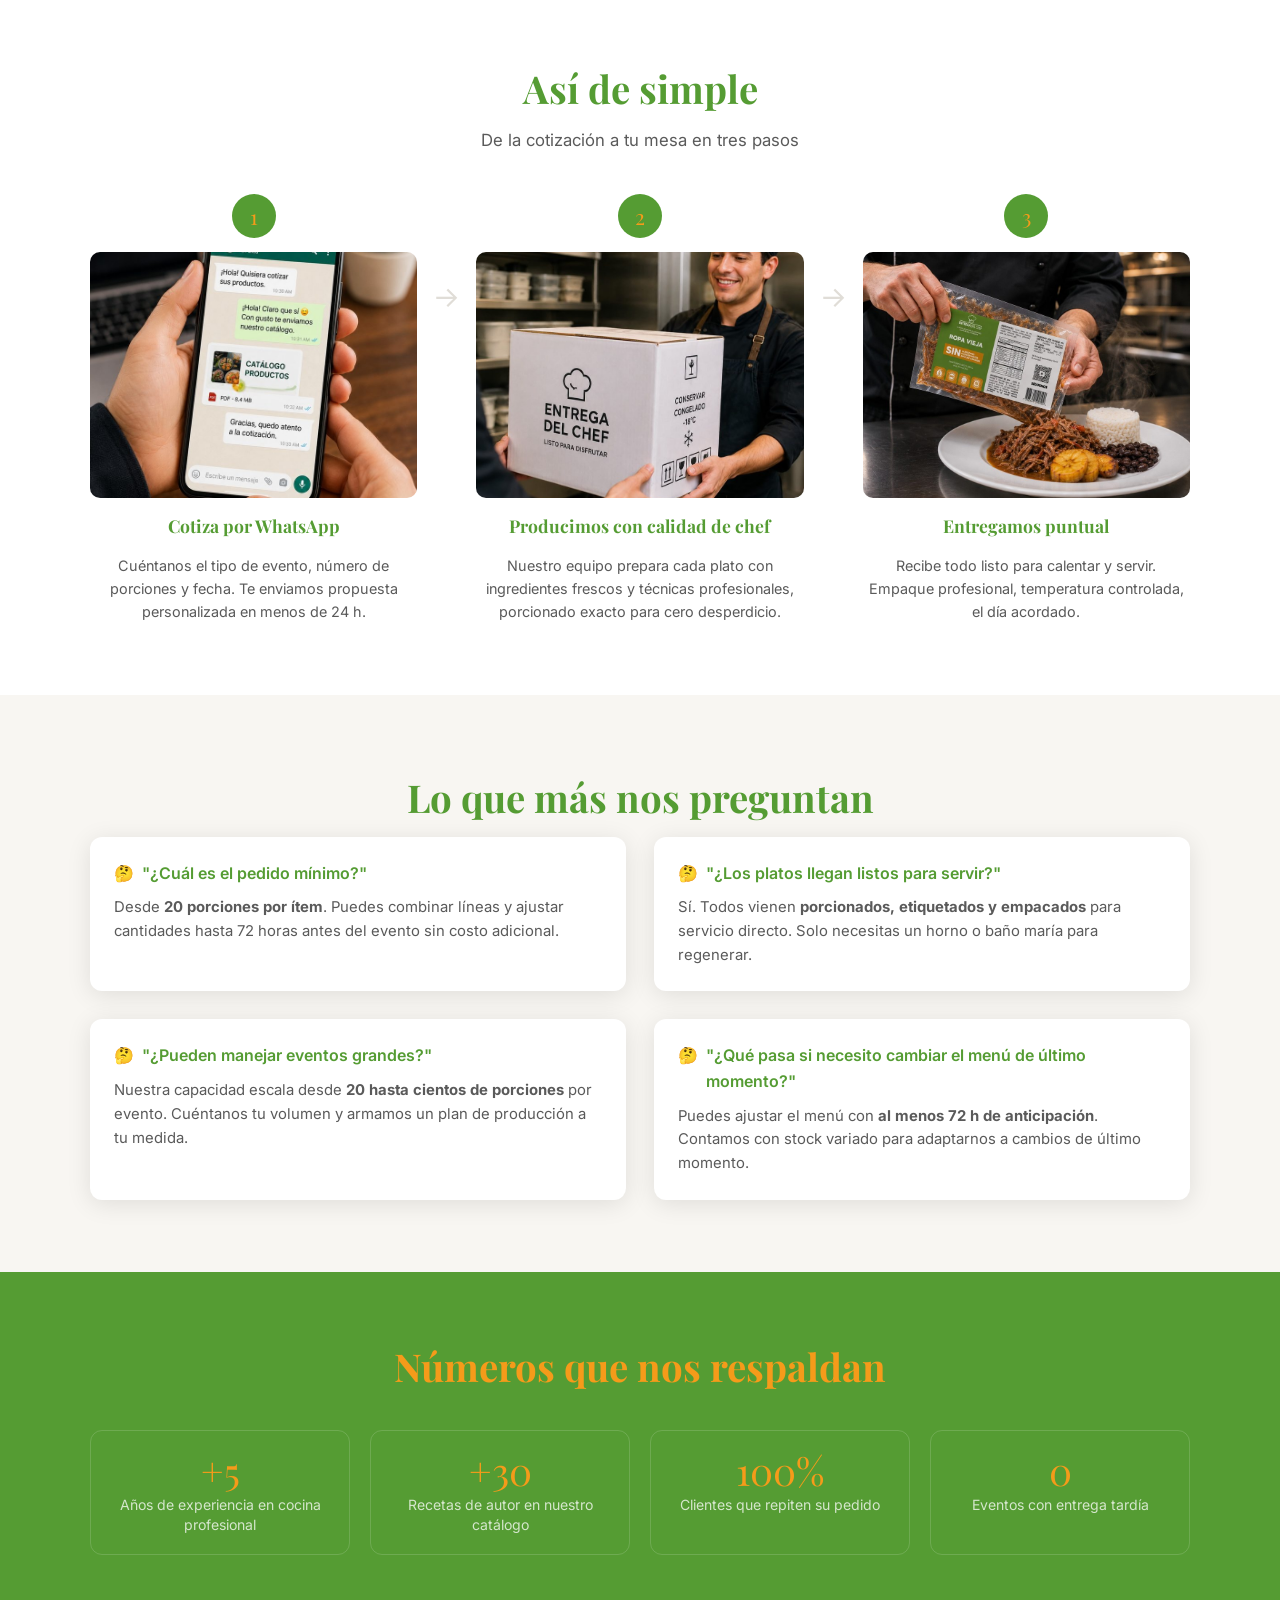
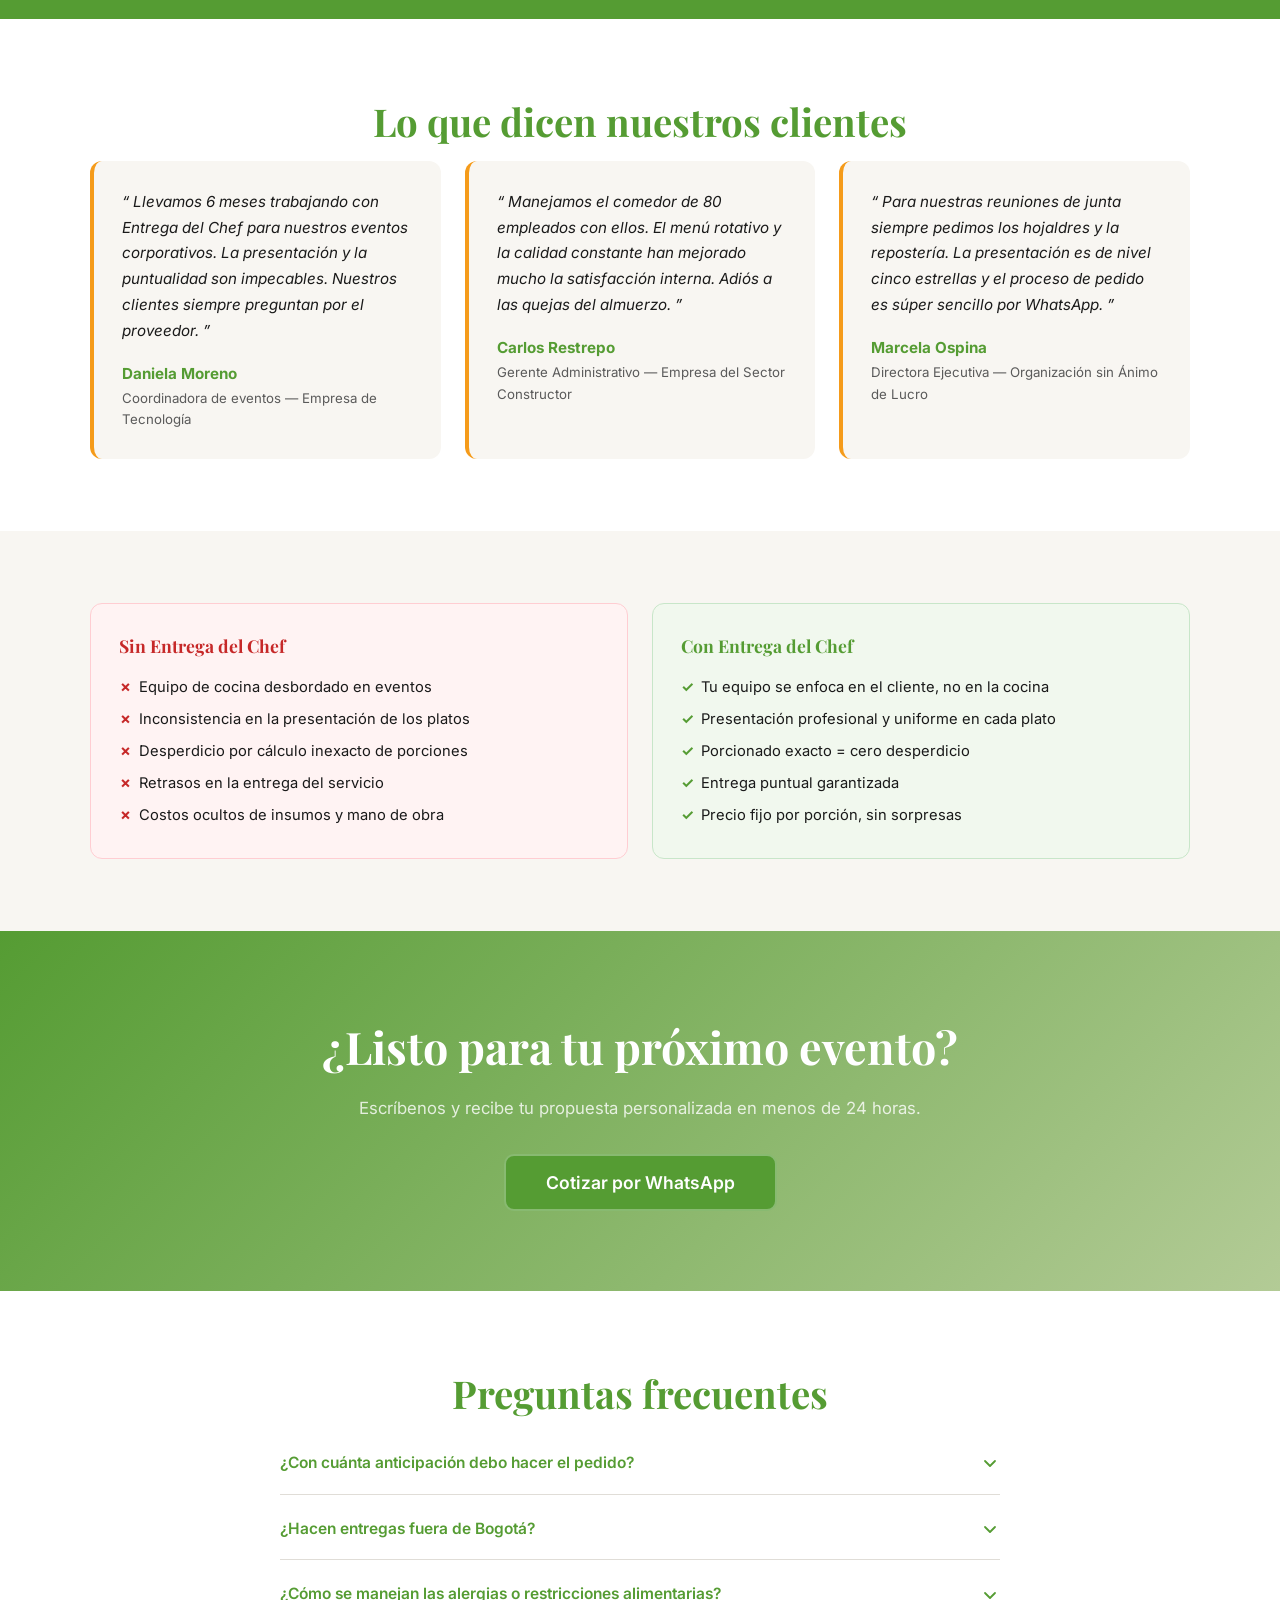
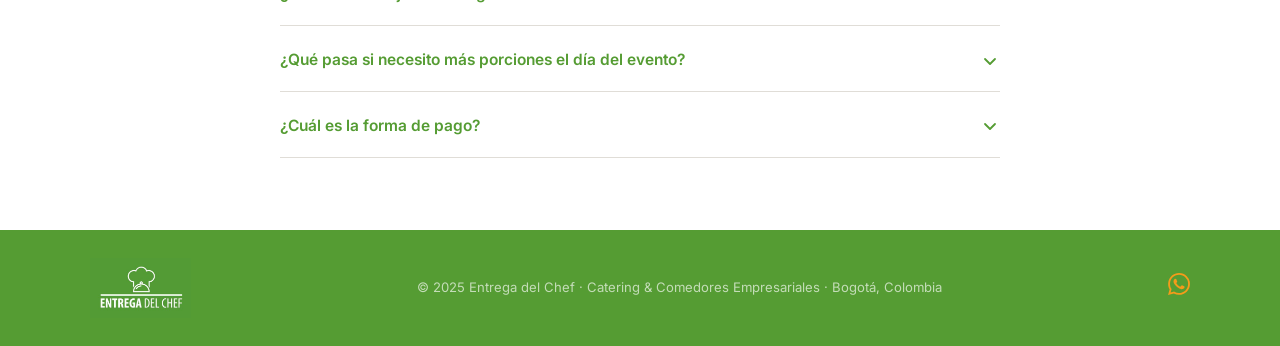
==== commit e448ae34: "Enlarge logo and center orphaned grid cards - Logo height increased from 44px to 60px in header/foot" ====
--- a/landing-catering/index.html
+++ b/landing-catering/index.html
@@ -8,7 +8,7 @@
   <link rel="preconnect" href="https://fonts.googleapis.com" />
   <link rel="preconnect" href="https://fonts.gstatic.com" crossorigin />
   <link href="https://fonts.googleapis.com/css2?family=Playfair+Display:wght@700&family=Inter:wght@400;500;600&display=swap" rel="stylesheet" />
-  <link rel="stylesheet" href="assets/css/styles.css?v=3" />
+  <link rel="stylesheet" href="assets/css/styles.css?v=4" />
 </head>
 <body>
 
--- a/landing-catering/assets/css/styles.css
+++ b/landing-catering/assets/css/styles.css
@@ -498,7 +498,7 @@
 }
 .footer-brand-img {
   display: block;
-  height: 44px;
+  height: 60px;
   width: auto;
   flex-shrink: 0;
 }
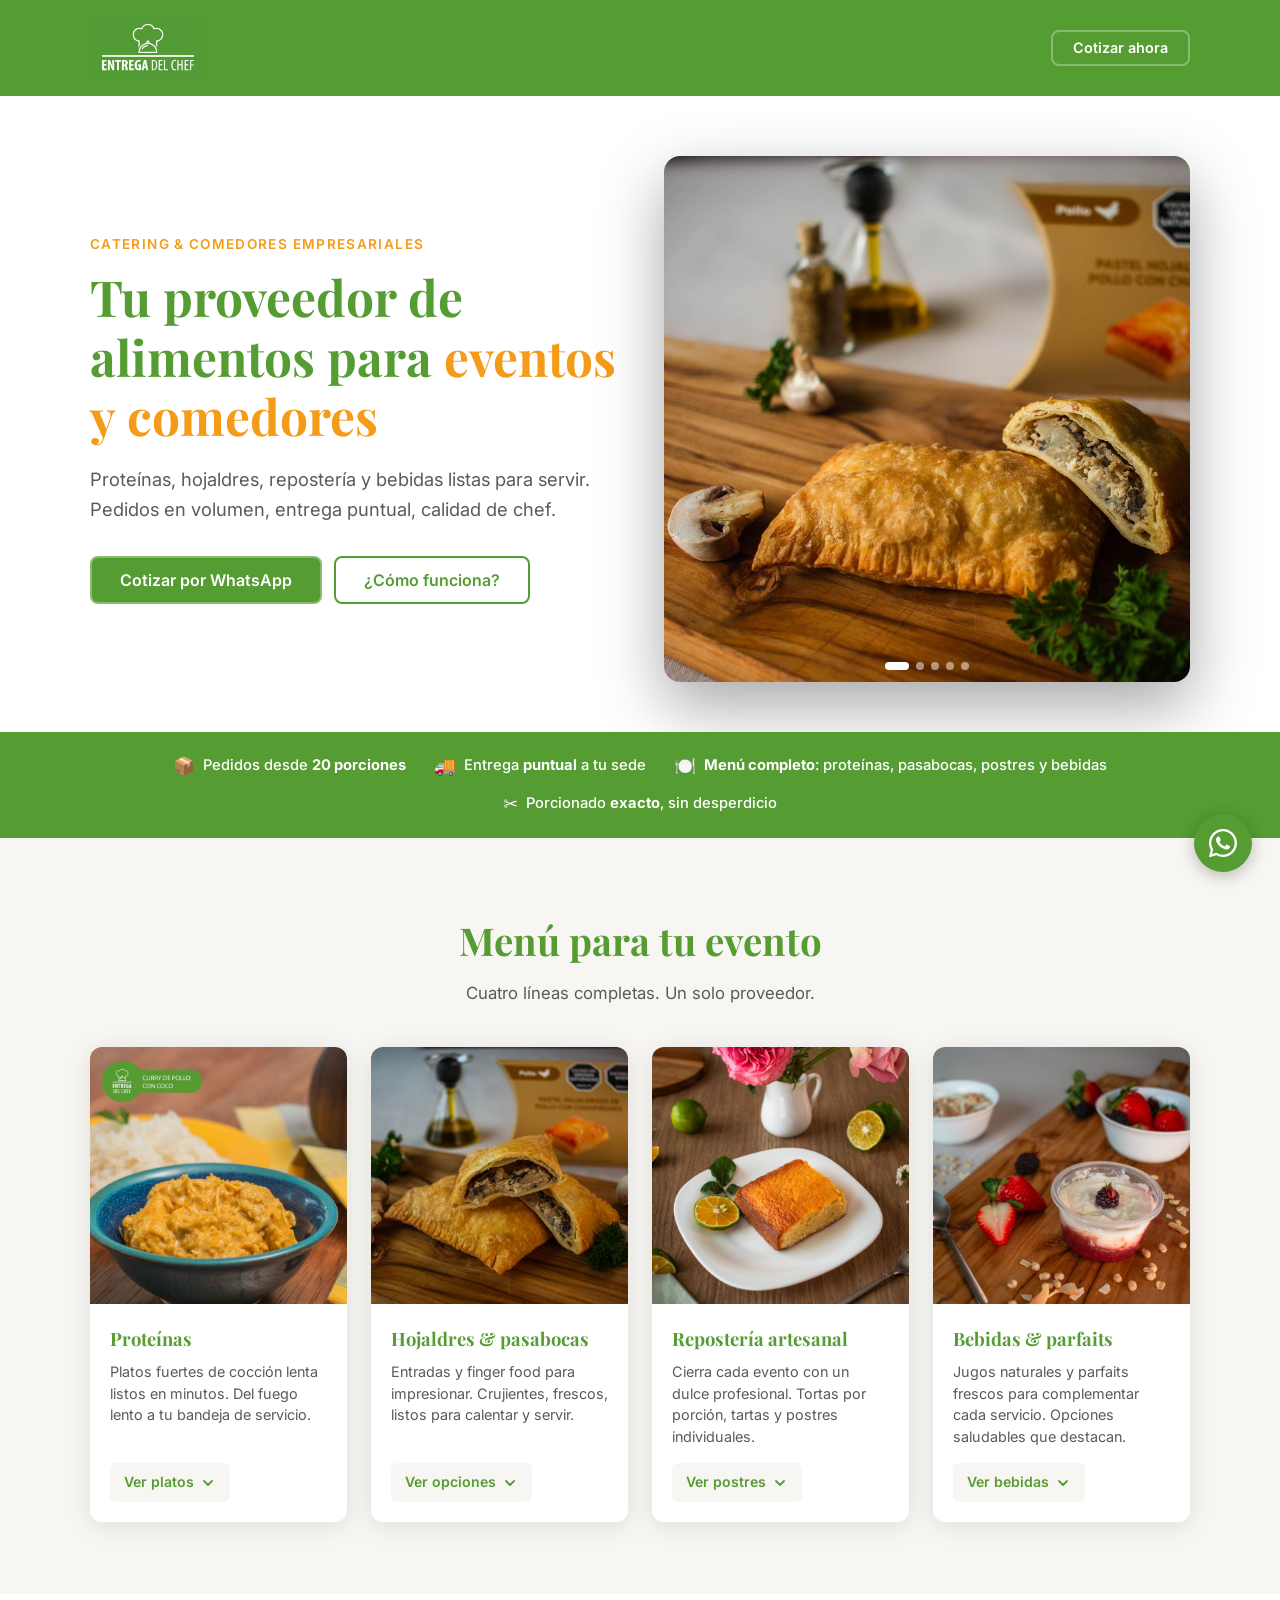
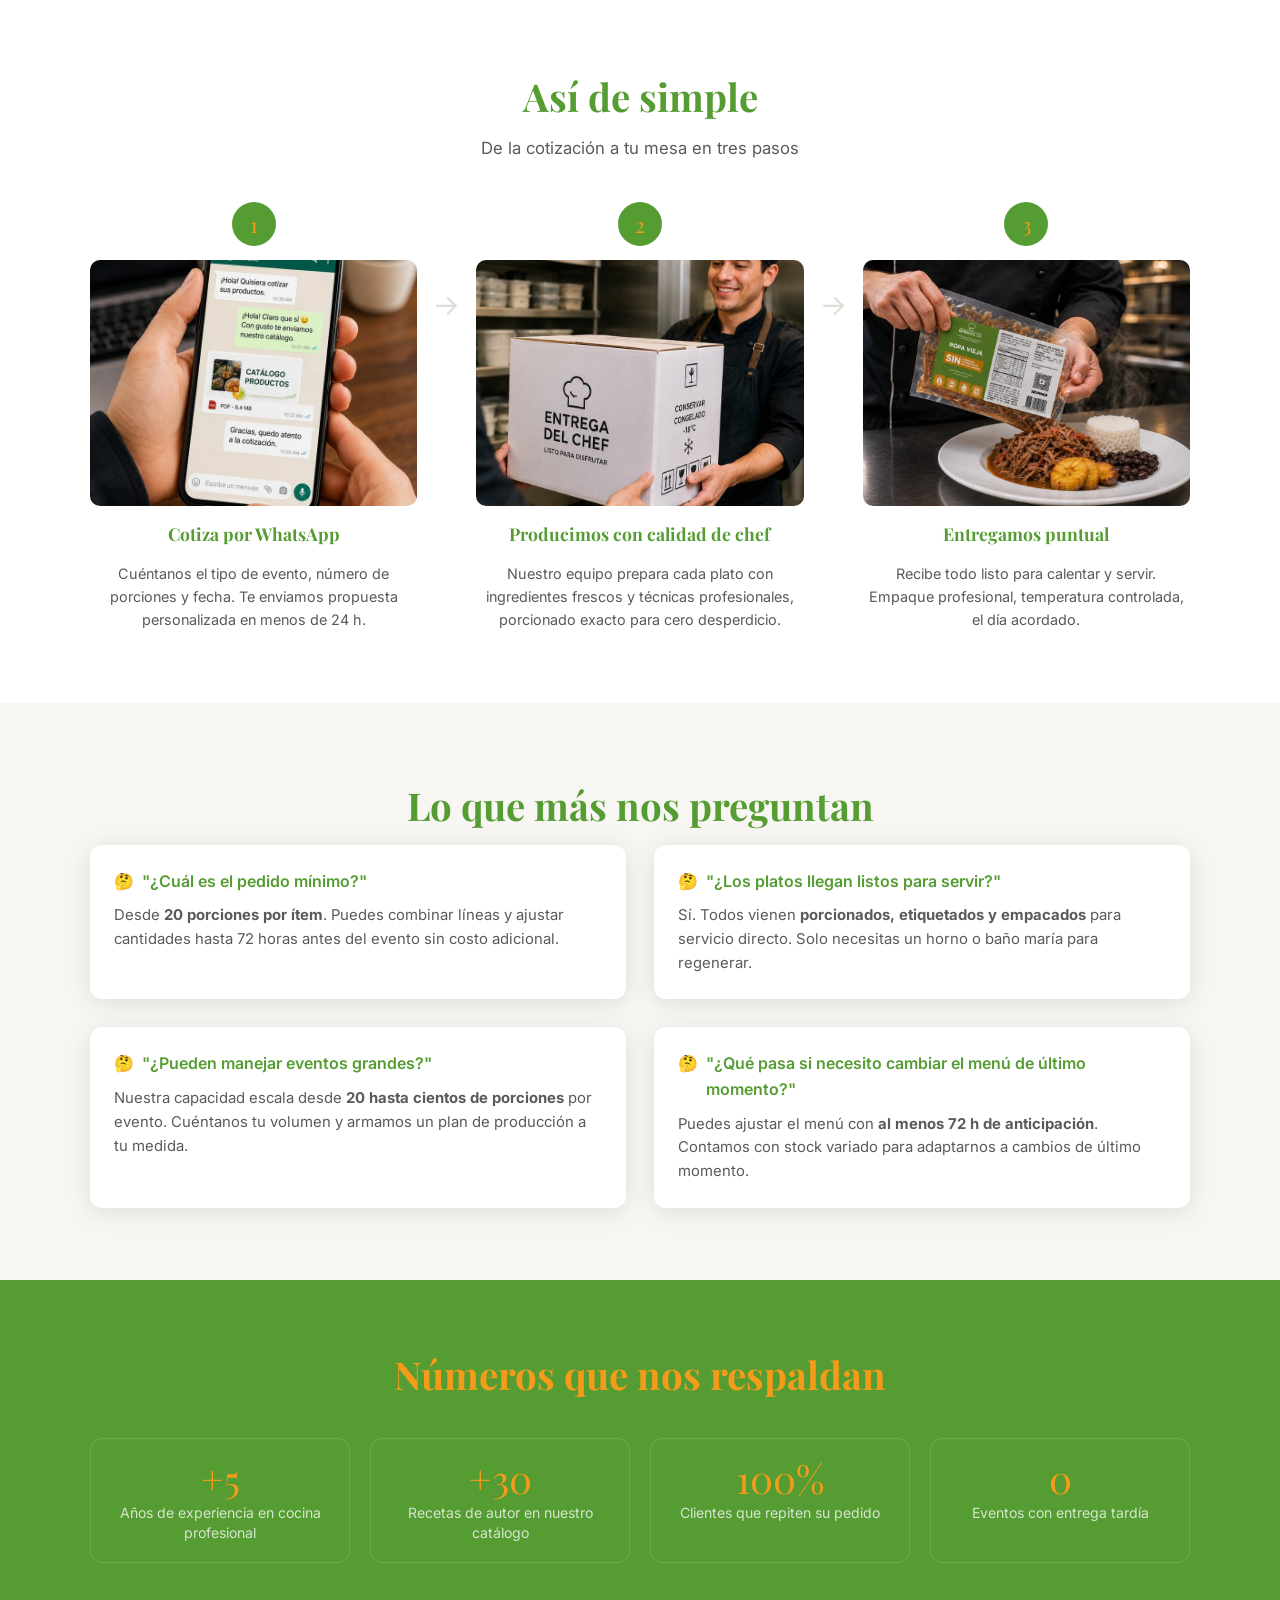
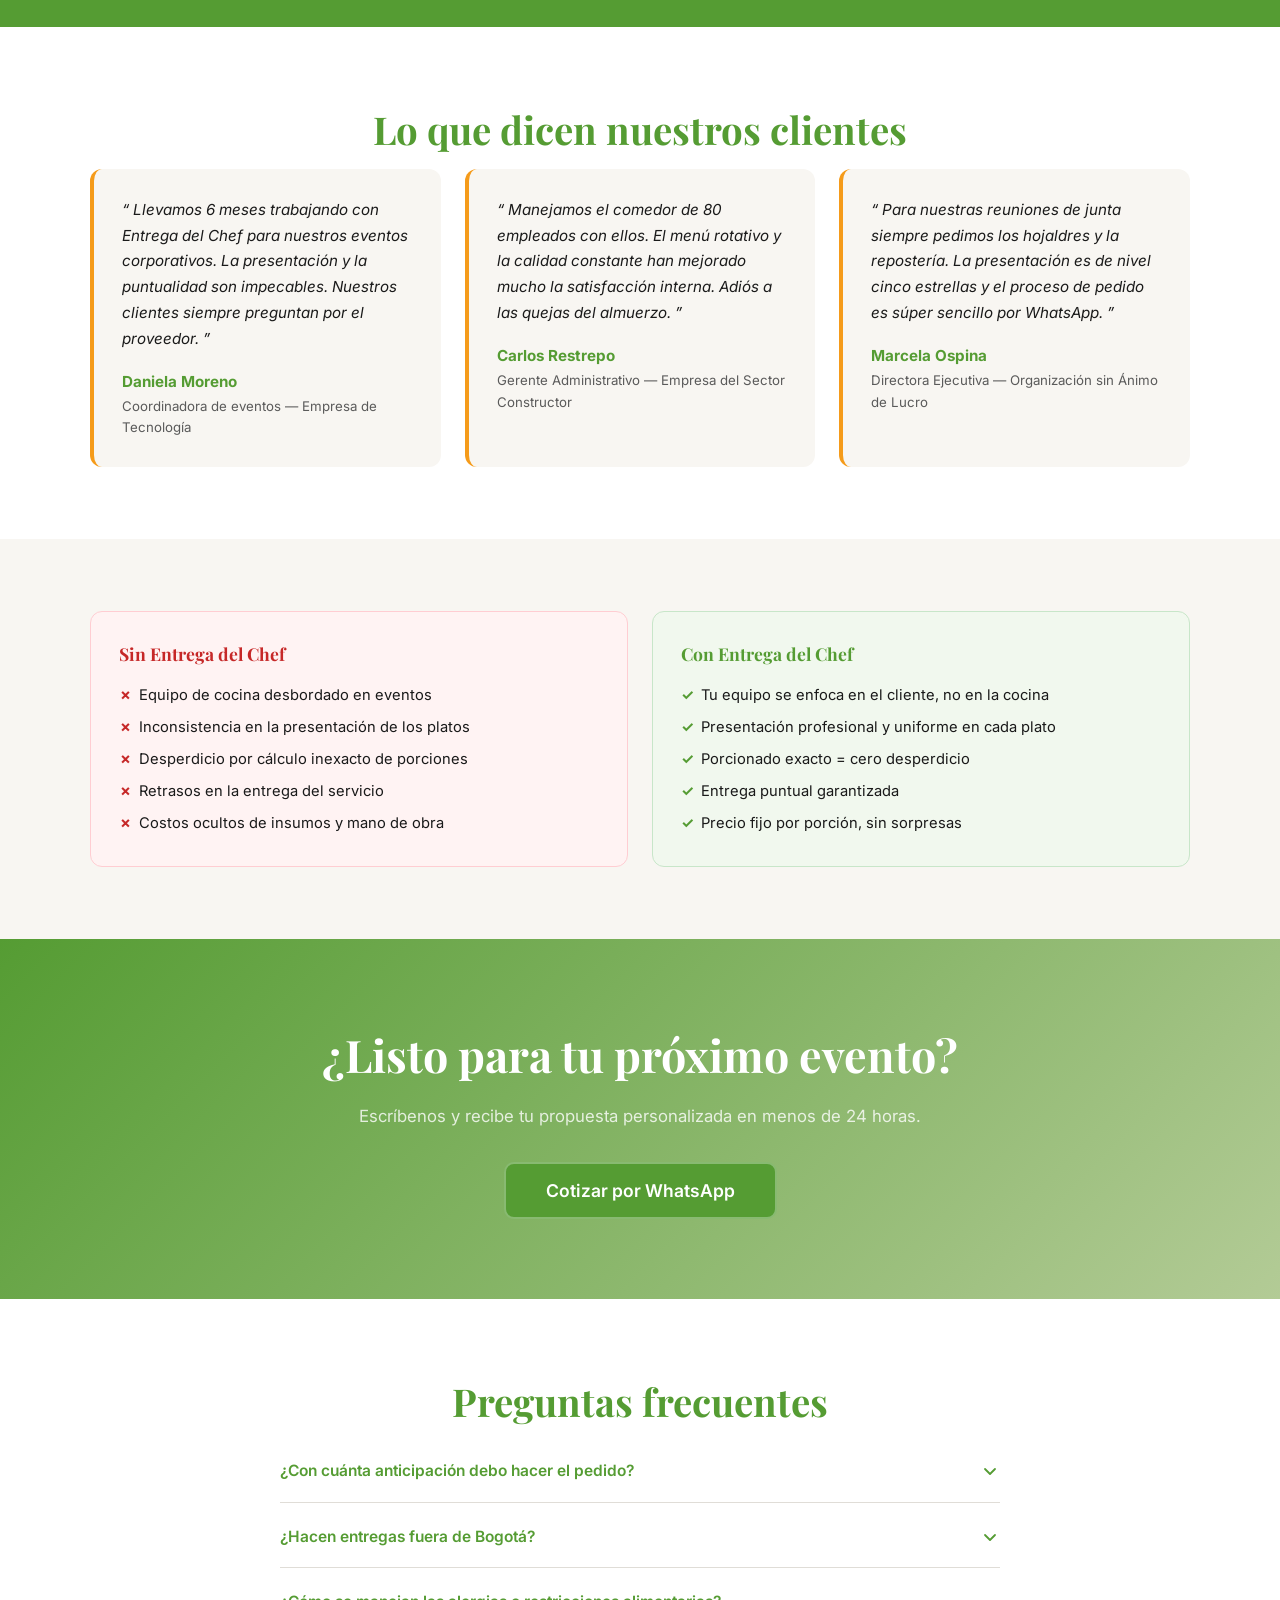
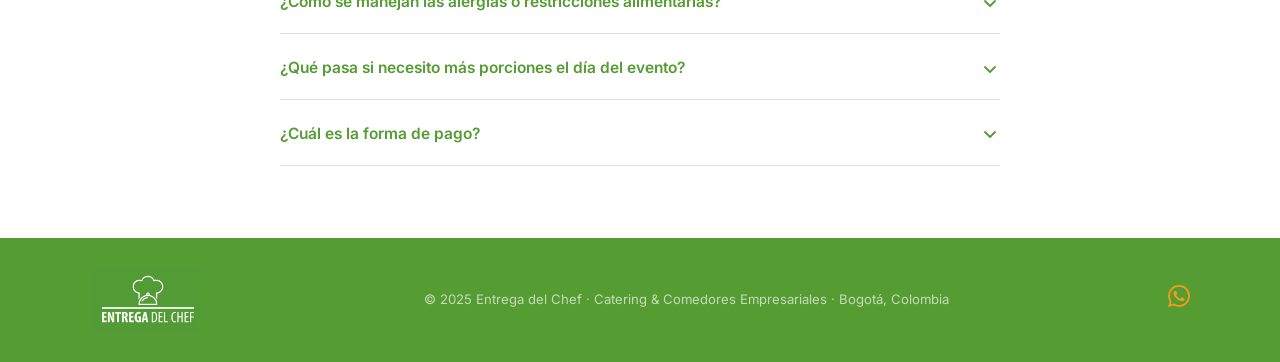
==== commit f554dff0: "Add Google Tag Manager GTM-MRTH3SQM to all 3 landing pages - Script snippet added as first child of " ====
--- a/landing-catering/index.html
+++ b/landing-catering/index.html
@@ -1,6 +1,13 @@
 <!DOCTYPE html>
 <html lang="es">
 <head>
+  <!-- Google Tag Manager -->
+  <script>(function(w,d,s,l,i){w[l]=w[l]||[];w[l].push({'gtm.start':
+  new Date().getTime(),event:'gtm.js'});var f=d.getElementsByTagName(s)[0],
+  j=d.createElement(s),dl=l!='dataLayer'?'&l='+l:'';j.async=true;j.src=
+  'https://www.googletagmanager.com/gtm.js?id='+i+dl;f.parentNode.insertBefore(j,f);
+  })(window,document,'script','dataLayer','GTM-MRTH3SQM');</script>
+  <!-- End Google Tag Manager -->
   <meta charset="UTF-8" />
   <meta name="viewport" content="width=device-width, initial-scale=1.0" />
   <title>Entrega del Chef — Catering &amp; Comedores Empresariales</title>
@@ -11,6 +18,10 @@
   <link rel="stylesheet" href="assets/css/styles.css?v=4" />
 </head>
 <body>
+  <!-- Google Tag Manager (noscript) -->
+  <noscript><iframe src="https://www.googletagmanager.com/ns.html?id=GTM-MRTH3SQM"
+  height="0" width="0" style="display:none;visibility:hidden"></iframe></noscript>
+  <!-- End Google Tag Manager (noscript) -->
 
 <!-- ═══ HEADER ═══════════════════════════════════════════════════════════ -->
 <header class="site-header" id="site-header">
--- a/landing-catering/assets/css/styles.css
+++ b/landing-catering/assets/css/styles.css
@@ -498,7 +498,7 @@
 }
 .footer-brand-img {
   display: block;
-  height: 60px;
+  height: 68px;
   width: auto;
   flex-shrink: 0;
 }
